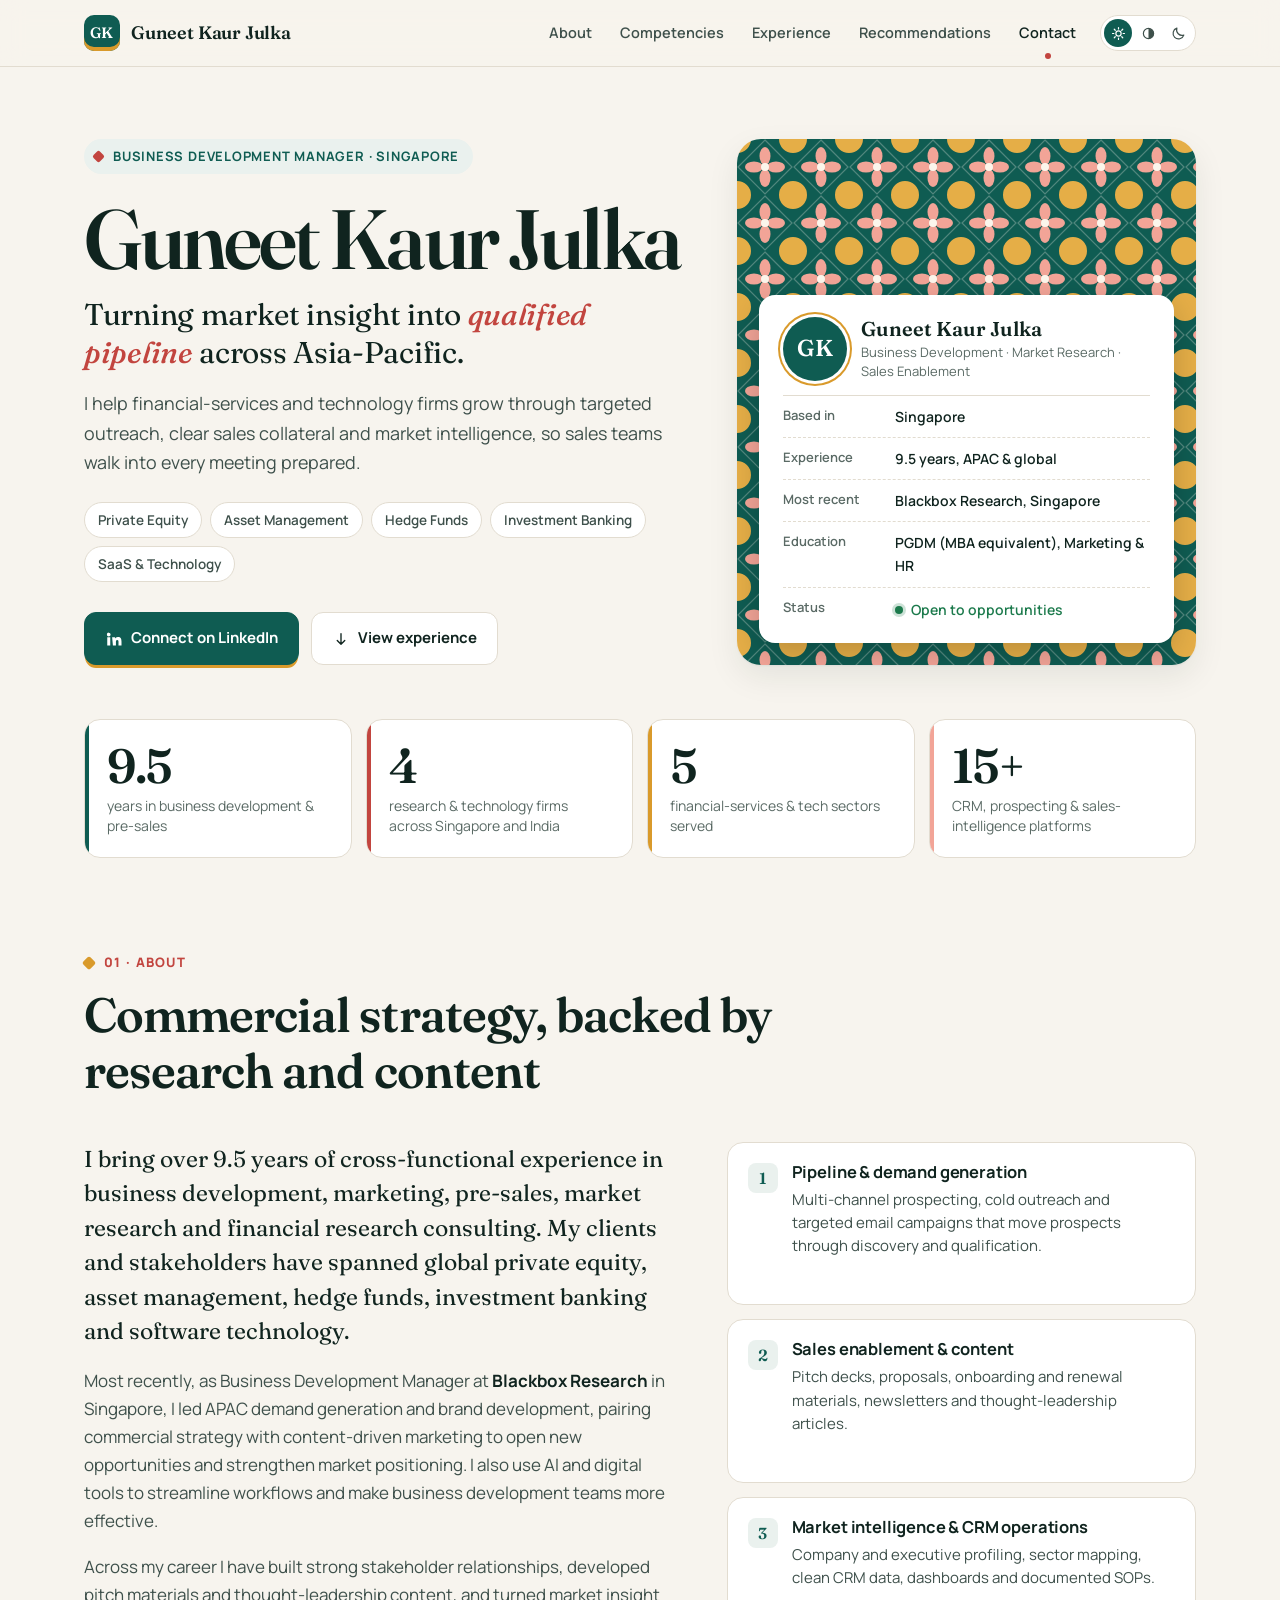
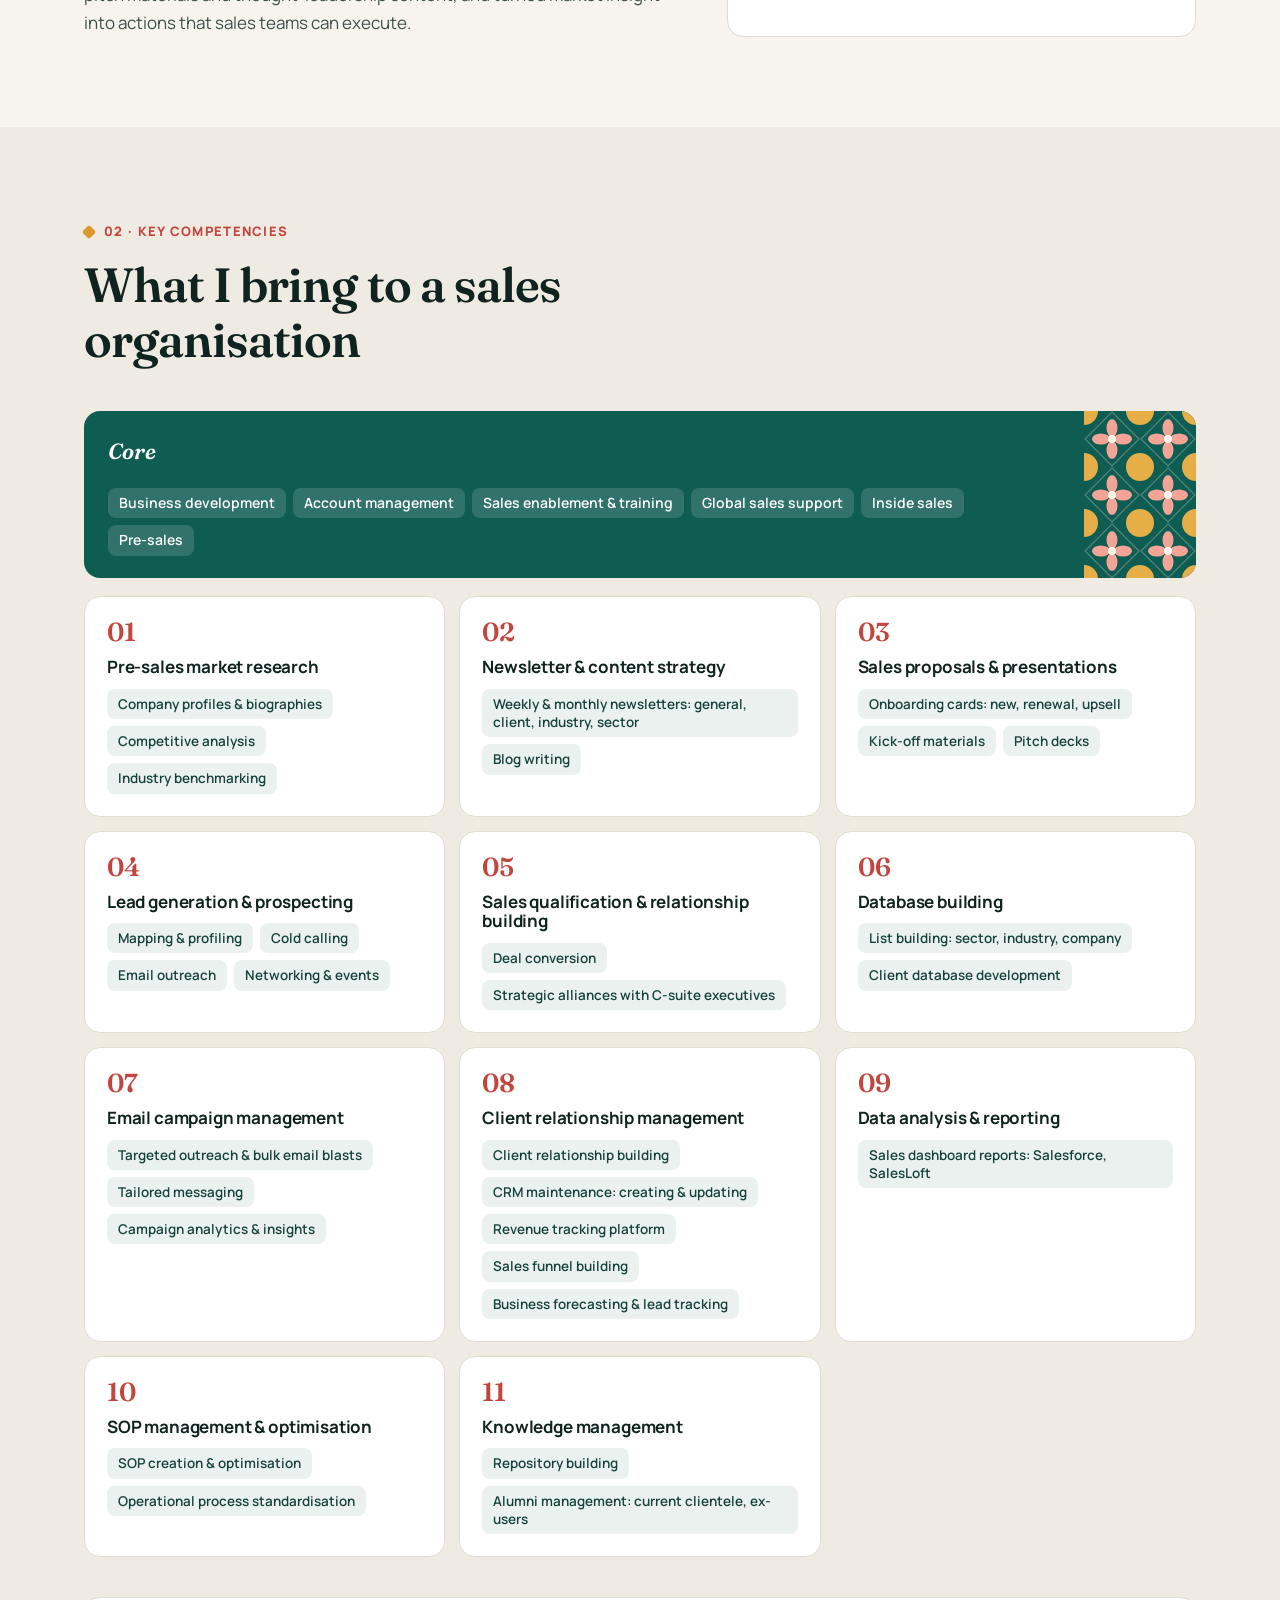
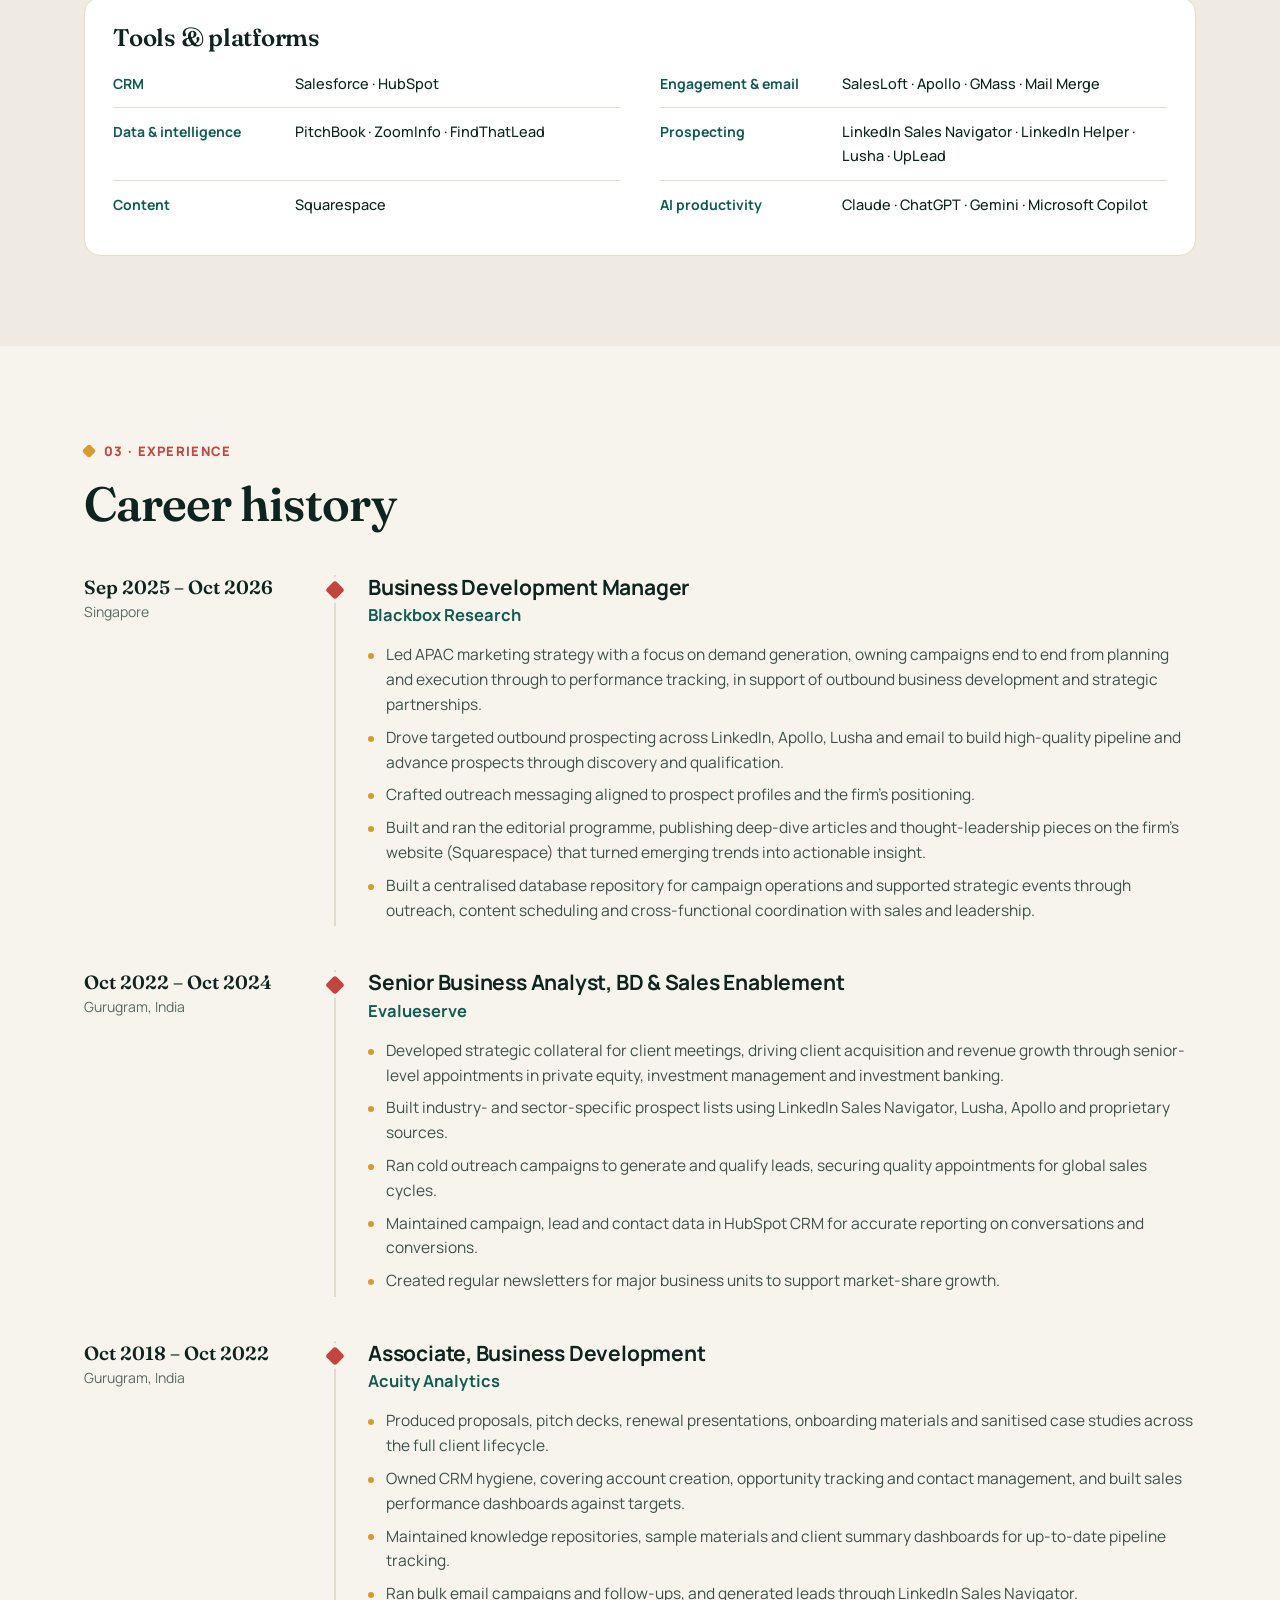
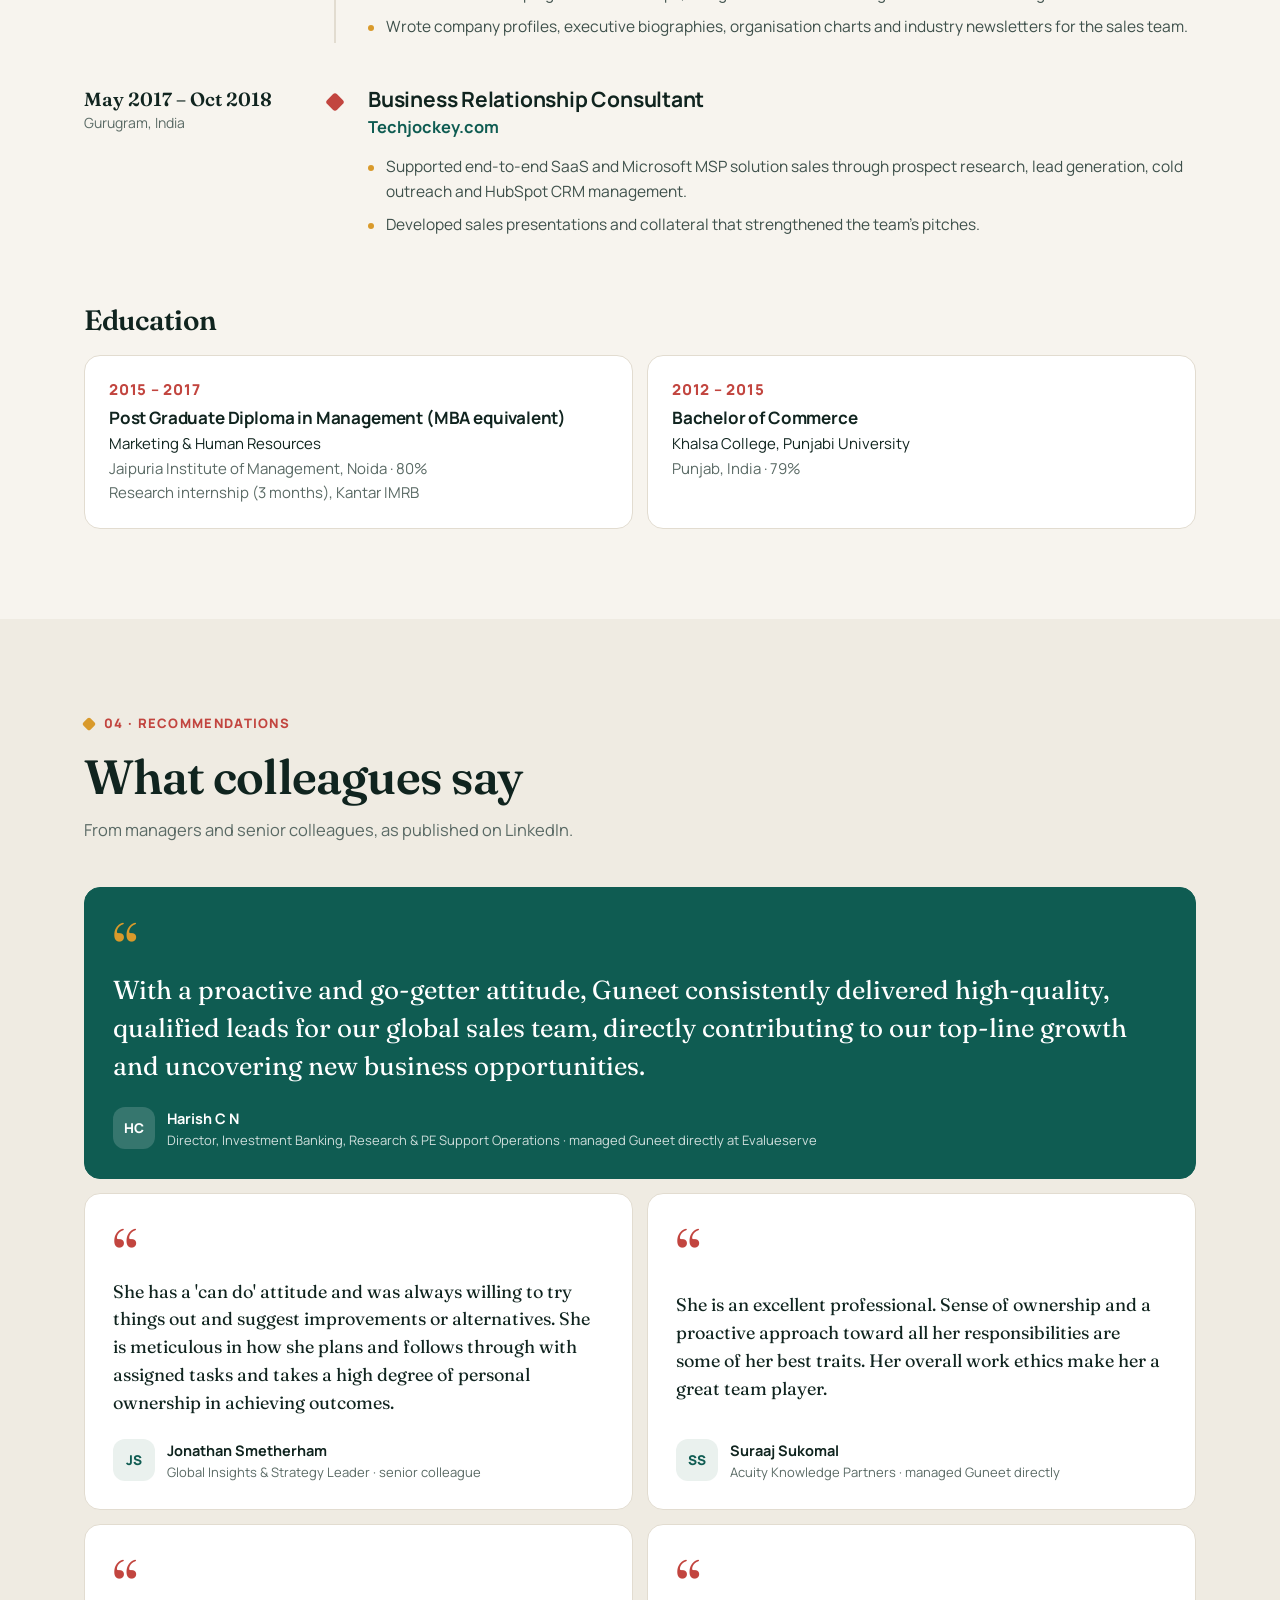
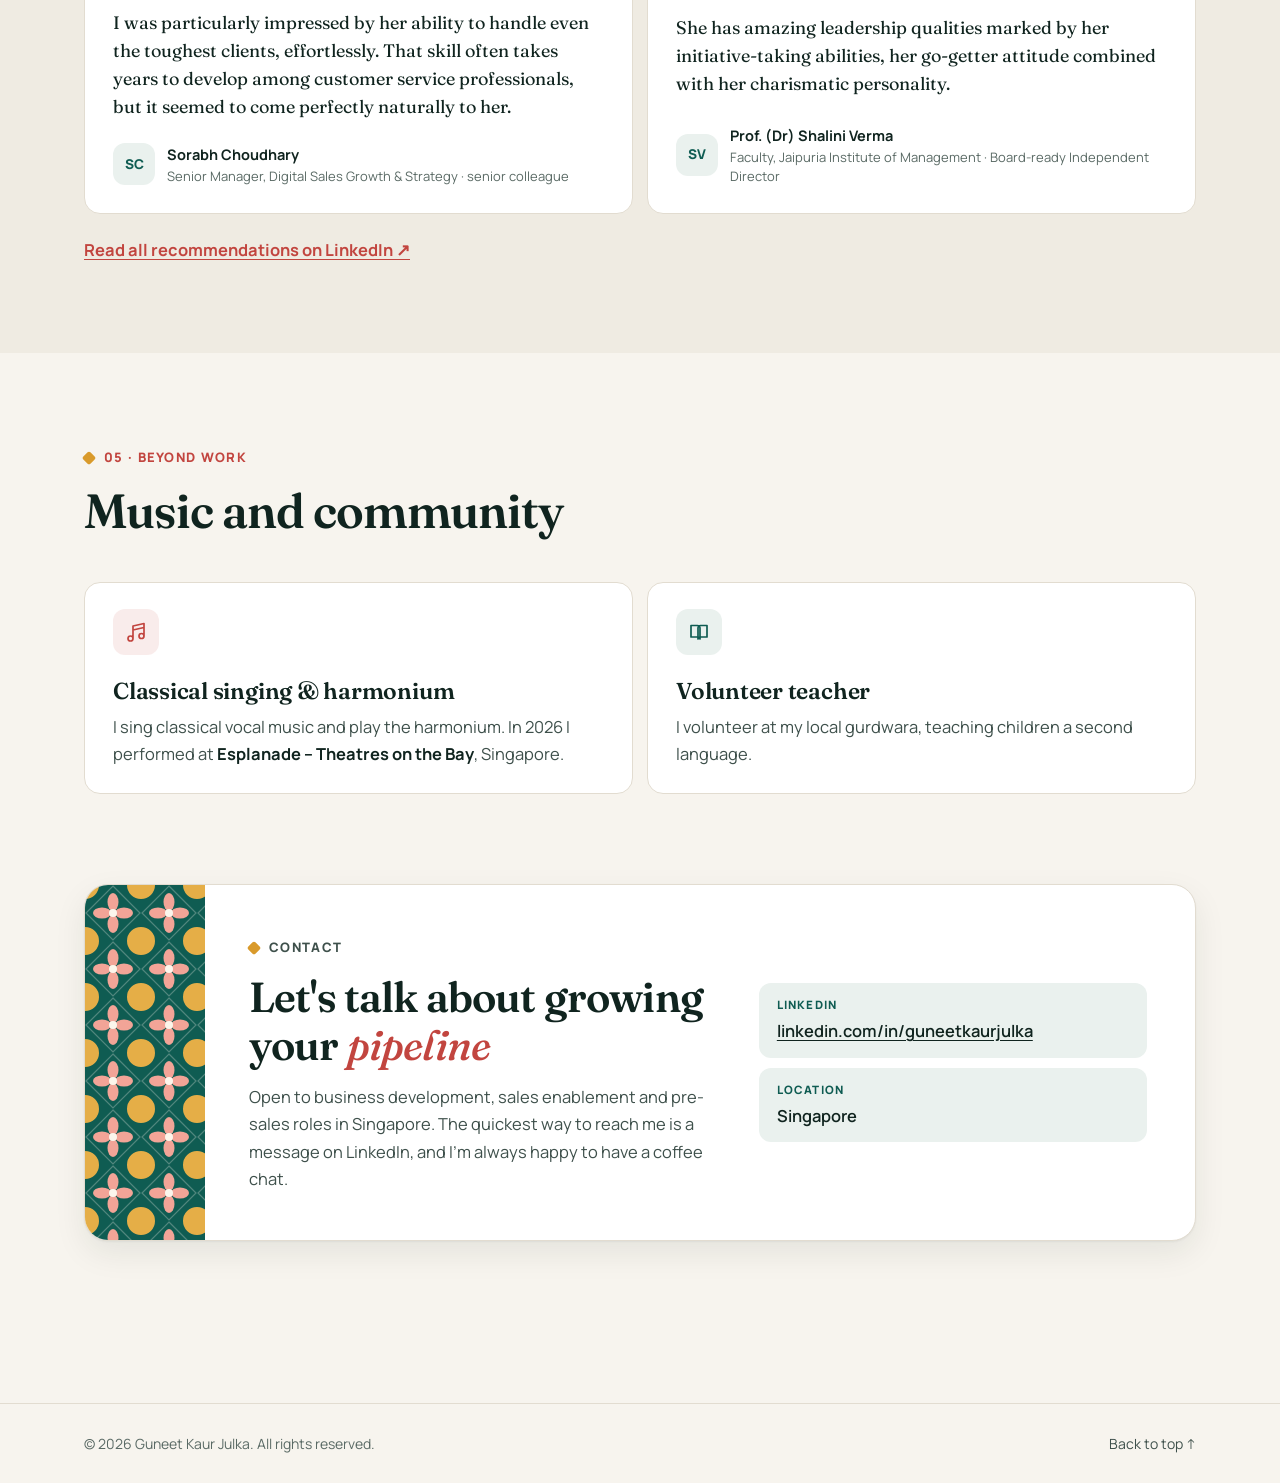
==== index.html @ 672d5e38 "Initial commit" ====
<!DOCTYPE html>
<html lang="en-SG">
<head>
<meta charset="UTF-8">
<meta name="viewport" content="width=device-width, initial-scale=1.0">
<title>Guneet Kaur Julka | Business Development Manager, Singapore</title>
<meta name="description" content="Guneet Kaur Julka is a Singapore-based Business Development Manager with 9.5 years in APAC demand generation, sales enablement, pre-sales and market research for private equity, asset management, investment banking and SaaS.">
<meta name="author" content="Guneet Kaur Julka">
<link rel="canonical" href="https://guneetkaurjulka.github.io/">

<!-- Link previews (LinkedIn, WhatsApp, Telegram, Slack) -->
<meta property="og:type" content="profile">
<meta property="og:site_name" content="Guneet Kaur Julka">
<meta property="og:title" content="Guneet Kaur Julka | Business Development Manager, Singapore">
<meta property="og:description" content="9.5 years in APAC business development, sales enablement and pre-sales across private equity, asset management, investment banking and SaaS.">
<meta property="og:url" content="https://guneetkaurjulka.github.io/">
<meta property="og:locale" content="en_SG">
<meta name="twitter:card" content="summary">

<meta name="theme-color" content="#0F5C52">

<!-- Apply the saved theme before first paint, so there is no flash of the wrong background. -->
<script>
  try {
    var t = localStorage.getItem('theme');
    if (t === 'dark' || t === 'sepia') document.documentElement.dataset.theme = t;
  } catch (e) { /* storage unavailable (private mode): stay on light */ }
</script>

<link rel="icon" type="image/svg+xml" href="assets/favicon.svg">

<link rel="preconnect" href="https://fonts.googleapis.com">
<link rel="preconnect" href="https://fonts.gstatic.com" crossorigin>
<link href="https://fonts.googleapis.com/css2?family=Fraunces:ital,opsz,wght@0,9..144,500;0,9..144,600;1,9..144,400;1,9..144,500;1,9..144,600&family=Manrope:wght@400;500;600;700;800&display=swap" rel="stylesheet">
<link rel="stylesheet" href="assets/style.css">

<script type="application/ld+json">
{
  "@context": "https://schema.org",
  "@type": "Person",
  "name": "Guneet Kaur Julka",
  "jobTitle": "Business Development Manager",
  "url": "https://guneetkaurjulka.github.io/",
  "address": { "@type": "PostalAddress", "addressLocality": "Singapore", "addressCountry": "SG" },
  "sameAs": ["https://www.linkedin.com/in/guneetkaurjulka"],
  "alumniOf": ["Jaipuria Institute of Management", "Khalsa College, Punjabi University"],
  "knowsAbout": ["Business Development", "Sales Enablement", "Pre-Sales", "Demand Generation", "Market Research", "CRM", "Salesforce", "HubSpot"]
}
</script>
</head>
<body>
<a class="skip" href="#main">Skip to content</a>

<header class="topbar">
  <div class="topbar-inner wrap">
    <a class="brand" href="#top" aria-label="Guneet Kaur Julka, back to top">
      <span class="mono" aria-hidden="true">GK</span>
      <span class="brand-name">Guneet Kaur Julka</span>
    </a>

    <nav class="nav" aria-label="Sections">
      <a href="#about">About</a>
      <a href="#competencies">Competencies</a>
      <a href="#experience">Experience</a>
      <a href="#recommendations">Recommendations</a>
      <a href="#contact">Contact</a>
    </nav>

    <div class="theme-switch" role="radiogroup" aria-label="Colour theme">
      <input type="radio" name="theme" id="th-light" value="light">
      <label for="th-light" title="Light"><span class="sr-only">Light</span>
        <svg viewBox="0 0 24 24" fill="none" stroke="currentColor" stroke-width="1.9" stroke-linecap="round" aria-hidden="true"><circle cx="12" cy="12" r="4.2"/><path d="M12 2.4v2.2M12 19.4v2.2M2.4 12h2.2M19.4 12h2.2M5.2 5.2l1.6 1.6M17.2 17.2l1.6 1.6M18.8 5.2l-1.6 1.6M6.8 17.2l-1.6 1.6"/></svg></label>

      <input type="radio" name="theme" id="th-sepia" value="sepia">
      <label for="th-sepia" title="Sepia"><span class="sr-only">Sepia</span>
        <svg viewBox="0 0 24 24" fill="none" stroke="currentColor" stroke-width="1.9" aria-hidden="true"><circle cx="12" cy="12" r="8.2"/><path d="M12 3.8a8.2 8.2 0 010 16.4z" fill="currentColor" stroke="none"/></svg></label>

      <input type="radio" name="theme" id="th-dark" value="dark">
      <label for="th-dark" title="Dark"><span class="sr-only">Dark</span>
        <svg viewBox="0 0 24 24" fill="none" stroke="currentColor" stroke-width="1.9" stroke-linejoin="round" aria-hidden="true"><path d="M20.5 14.6A8.8 8.8 0 019.4 3.5a8.8 8.8 0 1011.1 11.1z"/></svg></label>
    </div>
  </div>
</header>

<main id="main">

  <!-- ───────────────────────── Hero ───────────────────────── -->
  <section class="hero" id="top">
    <div class="wrap hero-grid">
      <div class="hero-copy">
        <p class="eyebrow"><span class="dot" aria-hidden="true"></span>Business Development Manager · Singapore</p>
        <h1>Guneet Kaur Julka</h1>
        <p class="tagline">Turning market insight into <em>qualified pipeline</em> across Asia-Pacific.</p>
        <p class="lede">I help financial-services and technology firms grow through targeted outreach, clear sales collateral and market intelligence, so sales teams walk into every meeting prepared.</p>

        <ul class="sectors" aria-label="Sectors served">
          <li>Private Equity</li>
          <li>Asset Management</li>
          <li>Hedge Funds</li>
          <li>Investment Banking</li>
          <li>SaaS &amp; Technology</li>
        </ul>

        <div class="cta-row">
          <a class="btn btn-primary" href="https://www.linkedin.com/in/guneetkaurjulka" target="_blank" rel="noopener">
            <svg viewBox="0 0 24 24" aria-hidden="true"><path fill="currentColor" d="M4.98 3.5a2.5 2.5 0 11-.02 5 2.5 2.5 0 01.02-5zM3 9.75h4v11H3zM9.5 9.75h3.83v1.5h.05c.53-1 1.84-2.06 3.8-2.06 4.06 0 4.82 2.67 4.82 6.15v5.41h-4v-4.8c0-1.15-.02-2.62-1.6-2.62-1.6 0-1.84 1.25-1.84 2.54v4.88h-4z"/></svg>
            Connect on LinkedIn
          </a>
          <a class="btn btn-ghost" href="#experience">
            <svg viewBox="0 0 24 24" aria-hidden="true"><path d="M12 5v14m0 0l-5-5m5 5l5-5" fill="none" stroke="currentColor" stroke-width="1.8" stroke-linecap="round" stroke-linejoin="round"/></svg>
            View experience
          </a>
        </div>
      </div>

      <div class="hero-art">
      <svg class="tile-art" aria-hidden="true" focusable="false"><defs><pattern id="tile-hero" width="56" height="56" patternUnits="userSpaceOnUse"><rect class="t-bg" width="56" height="56"/><path class="t-corner" d="M0 0H14A14 14 0 0 1 0 14Z M56 0V14A14 14 0 0 1 42 0Z M0 56V42A14 14 0 0 1 14 56Z M56 56H42A14 14 0 0 1 56 42Z"/><g class="t-petal"><ellipse cx="28" cy="17" rx="5.5" ry="9"/><ellipse cx="28" cy="39" rx="5.5" ry="9"/><ellipse cx="17" cy="28" rx="9" ry="5.5"/><ellipse cx="39" cy="28" rx="9" ry="5.5"/></g><circle class="t-dot" cx="28" cy="28" r="4"/><path class="t-line" d="M28 1L55 28L28 55L1 28Z"/></pattern></defs><rect width="100%" height="100%" fill="url(#tile-hero)"/></svg>
      <aside class="glance" aria-label="At a glance">
        <div class="glance-head">
          <!-- Profile photo: paste a hosted image URL into data-photo (e.g. the LinkedIn
               photo's "Copy image address"). Nothing is stored in this repo. If the URL
               is empty, expired or blocked, the GK monogram shows instead. -->
          <span class="photo" data-photo="">
            <span class="photo-mono" aria-hidden="true">GK</span>
          </span>
          <div>
            <p class="glance-name">Guneet Kaur Julka</p>
            <p class="glance-role">Business Development · Market Research · Sales Enablement</p>
          </div>
        </div>
        <dl class="glance-list">
          <div><dt>Based in</dt><dd>Singapore</dd></div>
          <div><dt>Experience</dt><dd>9.5 years, APAC &amp; global</dd></div>
          <div><dt>Most recent</dt><dd>Blackbox Research, Singapore</dd></div>
          <div><dt>Education</dt><dd>PGDM (MBA equivalent), Marketing &amp; HR</dd></div>
          <div><dt>Status</dt><dd><span class="status">Open to opportunities</span></dd></div>
        </dl>
      </aside>
      </div>
    </div>

    <div class="wrap">
      <ul class="stats" aria-label="Key figures">
        <li><span class="stat-num">9.5</span><span class="stat-label">years in business development &amp; pre-sales</span></li>
        <li><span class="stat-num">4</span><span class="stat-label">research &amp; technology firms across Singapore and India</span></li>
        <li><span class="stat-num">5</span><span class="stat-label">financial-services &amp; tech sectors served</span></li>
        <li><span class="stat-num">15+</span><span class="stat-label">CRM, prospecting &amp; sales-intelligence platforms</span></li>
      </ul>
    </div>
  </section>

  <!-- ───────────────────────── About ───────────────────────── -->
  <section class="section" id="about" aria-labelledby="about-h">
    <div class="wrap">
      <header class="section-head">
        <p class="kicker">01 · About</p>
        <h2 id="about-h">Commercial strategy, backed by research and content</h2>
      </header>

      <div class="about-grid">
        <div class="about-copy">
          <p>I bring over 9.5 years of cross-functional experience in business development, marketing, pre-sales, market research and financial research consulting. My clients and stakeholders have spanned global private equity, asset management, hedge funds, investment banking and software technology.</p>
          <p>Most recently, as Business Development Manager at <strong>Blackbox Research</strong> in Singapore, I led APAC demand generation and brand development, pairing commercial strategy with content-driven marketing to open new opportunities and strengthen market positioning. I also use AI and digital tools to streamline workflows and make business development teams more effective.</p>
          <p>Across my career I have built strong stakeholder relationships, developed pitch materials and thought-leadership content, and turned market insight into actions that sales teams can execute.</p>
        </div>

        <ul class="pillars">
          <li>
            <h3>Pipeline &amp; demand generation</h3>
            <p>Multi-channel prospecting, cold outreach and targeted email campaigns that move prospects through discovery and qualification.</p>
          </li>
          <li>
            <h3>Sales enablement &amp; content</h3>
            <p>Pitch decks, proposals, onboarding and renewal materials, newsletters and thought-leadership articles.</p>
          </li>
          <li>
            <h3>Market intelligence &amp; CRM operations</h3>
            <p>Company and executive profiling, sector mapping, clean CRM data, dashboards and documented SOPs.</p>
          </li>
        </ul>
      </div>
    </div>
  </section>

  <!-- ───────────────────────── Competencies ───────────────────────── -->
  <section class="section section-alt" id="competencies" aria-labelledby="comp-h">
    <div class="wrap">
      <header class="section-head">
        <p class="kicker">02 · Key competencies</p>
        <h2 id="comp-h">What I bring to a sales organisation</h2>
      </header>

      <div class="core">
        <span class="core-tile"><svg class="tile-art" aria-hidden="true" focusable="false"><defs><pattern id="tile-core" width="56" height="56" patternUnits="userSpaceOnUse"><rect class="t-bg" width="56" height="56"/><path class="t-corner" d="M0 0H14A14 14 0 0 1 0 14Z M56 0V14A14 14 0 0 1 42 0Z M0 56V42A14 14 0 0 1 14 56Z M56 56H42A14 14 0 0 1 56 42Z"/><g class="t-petal"><ellipse cx="28" cy="17" rx="5.5" ry="9"/><ellipse cx="28" cy="39" rx="5.5" ry="9"/><ellipse cx="17" cy="28" rx="9" ry="5.5"/><ellipse cx="39" cy="28" rx="9" ry="5.5"/></g><circle class="t-dot" cx="28" cy="28" r="4"/><path class="t-line" d="M28 1L55 28L28 55L1 28Z"/></pattern></defs><rect width="100%" height="100%" fill="url(#tile-core)"/></svg></span>
        <p class="core-label">Core</p>
        <ul class="chips chips-strong">
          <li>Business development</li>
          <li>Account management</li>
          <li>Sales enablement &amp; training</li>
          <li>Global sales support</li>
          <li>Inside sales</li>
          <li>Pre-sales</li>
        </ul>
      </div>

      <div class="comp-grid">
        <article class="comp">
          <span class="comp-no">01</span>
          <h3>Pre-sales market research</h3>
          <ul class="chips"><li>Company profiles &amp; biographies</li><li>Competitive analysis</li><li>Industry benchmarking</li></ul>
        </article>
        <article class="comp">
          <span class="comp-no">02</span>
          <h3>Newsletter &amp; content strategy</h3>
          <ul class="chips"><li>Weekly &amp; monthly newsletters: general, client, industry, sector</li><li>Blog writing</li></ul>
        </article>
        <article class="comp">
          <span class="comp-no">03</span>
          <h3>Sales proposals &amp; presentations</h3>
          <ul class="chips"><li>Onboarding cards: new, renewal, upsell</li><li>Kick-off materials</li><li>Pitch decks</li></ul>
        </article>
        <article class="comp">
          <span class="comp-no">04</span>
          <h3>Lead generation &amp; prospecting</h3>
          <ul class="chips"><li>Mapping &amp; profiling</li><li>Cold calling</li><li>Email outreach</li><li>Networking &amp; events</li></ul>
        </article>
        <article class="comp">
          <span class="comp-no">05</span>
          <h3>Sales qualification &amp; relationship building</h3>
          <ul class="chips"><li>Deal conversion</li><li>Strategic alliances with C-suite executives</li></ul>
        </article>
        <article class="comp">
          <span class="comp-no">06</span>
          <h3>Database building</h3>
          <ul class="chips"><li>List building: sector, industry, company</li><li>Client database development</li></ul>
        </article>
        <article class="comp">
          <span class="comp-no">07</span>
          <h3>Email campaign management</h3>
          <ul class="chips"><li>Targeted outreach &amp; bulk email blasts</li><li>Tailored messaging</li><li>Campaign analytics &amp; insights</li></ul>
        </article>
        <article class="comp">
          <span class="comp-no">08</span>
          <h3>Client relationship management</h3>
          <ul class="chips"><li>Client relationship building</li><li>CRM maintenance: creating &amp; updating</li><li>Revenue tracking platform</li><li>Sales funnel building</li><li>Business forecasting &amp; lead tracking</li></ul>
        </article>
        <article class="comp">
          <span class="comp-no">09</span>
          <h3>Data analysis &amp; reporting</h3>
          <ul class="chips"><li>Sales dashboard reports: Salesforce, SalesLoft</li></ul>
        </article>
        <article class="comp">
          <span class="comp-no">10</span>
          <h3>SOP management &amp; optimisation</h3>
          <ul class="chips"><li>SOP creation &amp; optimisation</li><li>Operational process standardisation</li></ul>
        </article>
        <article class="comp">
          <span class="comp-no">11</span>
          <h3>Knowledge management</h3>
          <ul class="chips"><li>Repository building</li><li>Alumni management: current clientele, ex-users</li></ul>
        </article>
      </div>

      <div class="tools" aria-labelledby="tools-h">
        <h3 id="tools-h" class="tools-title">Tools &amp; platforms</h3>
        <dl class="tools-list">
          <div><dt>CRM</dt><dd>Salesforce · HubSpot</dd></div>
          <div><dt>Engagement &amp; email</dt><dd>SalesLoft · Apollo · GMass · Mail Merge</dd></div>
          <div><dt>Data &amp; intelligence</dt><dd>PitchBook · ZoomInfo · FindThatLead</dd></div>
          <div><dt>Prospecting</dt><dd>LinkedIn Sales Navigator · LinkedIn Helper · Lusha · UpLead</dd></div>
          <div><dt>Content</dt><dd>Squarespace</dd></div>
          <div><dt>AI productivity</dt><dd>Claude · ChatGPT · Gemini · Microsoft Copilot</dd></div>
        </dl>
      </div>
    </div>
  </section>

  <!-- ───────────────────────── Experience ───────────────────────── -->
  <section class="section" id="experience" aria-labelledby="exp-h">
    <div class="wrap">
      <header class="section-head">
        <p class="kicker">03 · Experience</p>
        <h2 id="exp-h">Career history</h2>
      </header>

      <ol class="timeline">
        <li class="role">
          <div class="role-meta">
            <p class="role-dates">Sep 2025 – Oct 2026</p>
            <p class="role-place">Singapore</p>
          </div>
          <div class="role-body">
            <h3>Business Development Manager</h3>
            <p class="role-org">Blackbox Research</p>
            <ul>
              <li>Led APAC marketing strategy with a focus on demand generation, owning campaigns end to end from planning and execution through to performance tracking, in support of outbound business development and strategic partnerships.</li>
              <li>Drove targeted outbound prospecting across LinkedIn, Apollo, Lusha and email to build high-quality pipeline and advance prospects through discovery and qualification.</li>
              <li>Crafted outreach messaging aligned to prospect profiles and the firm's positioning.</li>
              <li>Built and ran the editorial programme, publishing deep-dive articles and thought-leadership pieces on the firm's website (Squarespace) that turned emerging trends into actionable insight.</li>
              <li>Built a centralised database repository for campaign operations and supported strategic events through outreach, content scheduling and cross-functional coordination with sales and leadership.</li>
            </ul>
          </div>
        </li>

        <li class="role">
          <div class="role-meta">
            <p class="role-dates">Oct 2022 – Oct 2024</p>
            <p class="role-place">Gurugram, India</p>
          </div>
          <div class="role-body">
            <h3>Senior Business Analyst, BD &amp; Sales Enablement</h3>
            <p class="role-org">Evalueserve</p>
            <ul>
              <li>Developed strategic collateral for client meetings, driving client acquisition and revenue growth through senior-level appointments in private equity, investment management and investment banking.</li>
              <li>Built industry- and sector-specific prospect lists using LinkedIn Sales Navigator, Lusha, Apollo and proprietary sources.</li>
              <li>Ran cold outreach campaigns to generate and qualify leads, securing quality appointments for global sales cycles.</li>
              <li>Maintained campaign, lead and contact data in HubSpot CRM for accurate reporting on conversations and conversions.</li>
              <li>Created regular newsletters for major business units to support market-share growth.</li>
            </ul>
          </div>
        </li>

        <li class="role">
          <div class="role-meta">
            <p class="role-dates">Oct 2018 – Oct 2022</p>
            <p class="role-place">Gurugram, India</p>
          </div>
          <div class="role-body">
            <h3>Associate, Business Development</h3>
            <p class="role-org">Acuity Analytics</p>
            <ul>
              <li>Produced proposals, pitch decks, renewal presentations, onboarding materials and sanitised case studies across the full client lifecycle.</li>
              <li>Owned CRM hygiene, covering account creation, opportunity tracking and contact management, and built sales performance dashboards against targets.</li>
              <li>Maintained knowledge repositories, sample materials and client summary dashboards for up-to-date pipeline tracking.</li>
              <li>Ran bulk email campaigns and follow-ups, and generated leads through LinkedIn Sales Navigator.</li>
              <li>Wrote company profiles, executive biographies, organisation charts and industry newsletters for the sales team.</li>
            </ul>
          </div>
        </li>

        <li class="role">
          <div class="role-meta">
            <p class="role-dates">May 2017 – Oct 2018</p>
            <p class="role-place">Gurugram, India</p>
          </div>
          <div class="role-body">
            <h3>Business Relationship Consultant</h3>
            <p class="role-org">Techjockey.com</p>
            <ul>
              <li>Supported end-to-end SaaS and Microsoft MSP solution sales through prospect research, lead generation, cold outreach and HubSpot CRM management.</li>
              <li>Developed sales presentations and collateral that strengthened the team's pitches.</li>
            </ul>
          </div>
        </li>
      </ol>

      <div class="edu" aria-labelledby="edu-h">
        <h3 id="edu-h" class="edu-title">Education</h3>
        <div class="edu-grid">
          <article class="edu-card">
            <p class="edu-dates">2015 – 2017</p>
            <h4>Post Graduate Diploma in Management (MBA equivalent)</h4>
            <p>Marketing &amp; Human Resources</p>
            <p class="muted">Jaipuria Institute of Management, Noida · 80%</p>
            <p class="muted">Research internship (3 months), Kantar IMRB</p>
          </article>
          <article class="edu-card">
            <p class="edu-dates">2012 – 2015</p>
            <h4>Bachelor of Commerce</h4>
            <p>Khalsa College, Punjabi University</p>
            <p class="muted">Punjab, India · 79%</p>
          </article>
        </div>
      </div>
    </div>
  </section>

  <!-- ───────────────────────── Recommendations ───────────────────────── -->
  <section class="section section-alt" id="recommendations" aria-labelledby="rec-h">
    <div class="wrap">
      <header class="section-head">
        <p class="kicker">04 · Recommendations</p>
        <h2 id="rec-h">What colleagues say</h2>
        <p class="section-sub">From managers and senior colleagues, as published on LinkedIn.</p>
      </header>

      <div class="quotes">
        <figure class="quote quote-feature">
          <blockquote><p>With a proactive and go-getter attitude, Guneet consistently delivered high-quality, qualified leads for our global sales team, directly contributing to our top-line growth and uncovering new business opportunities.</p></blockquote>
          <figcaption>
            <span class="avatar" aria-hidden="true">HC</span>
            <span><strong>Harish C N</strong><span class="q-role">Director, Investment Banking, Research &amp; PE Support Operations · managed Guneet directly at Evalueserve</span></span>
          </figcaption>
        </figure>

        <figure class="quote">
          <blockquote><p>She has a 'can do' attitude and was always willing to try things out and suggest improvements or alternatives. She is meticulous in how she plans and follows through with assigned tasks and takes a high degree of personal ownership in achieving outcomes.</p></blockquote>
          <figcaption>
            <span class="avatar" aria-hidden="true">JS</span>
            <span><strong>Jonathan Smetherham</strong><span class="q-role">Global Insights &amp; Strategy Leader · senior colleague</span></span>
          </figcaption>
        </figure>

        <figure class="quote">
          <blockquote><p>She is an excellent professional. Sense of ownership and a proactive approach toward all her responsibilities are some of her best traits. Her overall work ethics make her a great team player.</p></blockquote>
          <figcaption>
            <span class="avatar" aria-hidden="true">SS</span>
            <span><strong>Suraaj Sukomal</strong><span class="q-role">Acuity Knowledge Partners · managed Guneet directly</span></span>
          </figcaption>
        </figure>

        <figure class="quote">
          <blockquote><p>I was particularly impressed by her ability to handle even the toughest clients, effortlessly. That skill often takes years to develop among customer service professionals, but it seemed to come perfectly naturally to her.</p></blockquote>
          <figcaption>
            <span class="avatar" aria-hidden="true">SC</span>
            <span><strong>Sorabh Choudhary</strong><span class="q-role">Senior Manager, Digital Sales Growth &amp; Strategy · senior colleague</span></span>
          </figcaption>
        </figure>

        <figure class="quote">
          <blockquote><p>She has amazing leadership qualities marked by her initiative-taking abilities, her go-getter attitude combined with her charismatic personality.</p></blockquote>
          <figcaption>
            <span class="avatar" aria-hidden="true">SV</span>
            <span><strong>Prof. (Dr) Shalini Verma</strong><span class="q-role">Faculty, Jaipuria Institute of Management · Board-ready Independent Director</span></span>
          </figcaption>
        </figure>
      </div>

      <p class="rec-more"><a href="https://www.linkedin.com/in/guneetkaurjulka/details/recommendations/" target="_blank" rel="noopener">Read all recommendations on LinkedIn ↗</a></p>
    </div>
  </section>

  <!-- ───────────────────────── Beyond work ───────────────────────── -->
  <section class="section" id="beyond" aria-labelledby="beyond-h">
    <div class="wrap">
      <header class="section-head">
        <p class="kicker">05 · Beyond work</p>
        <h2 id="beyond-h">Music and community</h2>
      </header>

      <div class="beyond-grid">
        <article class="beyond">
          <svg class="beyond-icon" viewBox="0 0 24 24" aria-hidden="true"><path d="M9 18.5V6l11-2.5v12.5M9 18.5a2.5 2.5 0 11-5 0 2.5 2.5 0 015 0zm11-2.5a2.5 2.5 0 11-5 0 2.5 2.5 0 015 0zM9 10l11-2.5" fill="none" stroke="currentColor" stroke-width="1.7" stroke-linecap="round" stroke-linejoin="round"/></svg>
          <h3>Classical singing &amp; harmonium</h3>
          <p>I sing classical vocal music and play the harmonium. In 2026 I performed at <strong>Esplanade – Theatres on the Bay</strong>, Singapore.</p>
        </article>
        <article class="beyond">
          <svg class="beyond-icon" viewBox="0 0 24 24" aria-hidden="true"><path d="M4 5.5h6.5A2.5 2.5 0 0113 8v11a2 2 0 00-2-2H4zm16 0h-6.5A2.5 2.5 0 0011 8v11a2 2 0 012-2h7z" fill="none" stroke="currentColor" stroke-width="1.7" stroke-linejoin="round"/></svg>
          <h3>Volunteer teacher</h3>
          <p>I volunteer at my local gurdwara, teaching children a second language.</p>
        </article>
      </div>
    </div>
  </section>

  <!-- ───────────────────────── Contact ───────────────────────── -->
  <section class="section contact" id="contact" aria-labelledby="contact-h">
    <div class="wrap">
      <div class="contact-card">
        <div class="contact-tile"><svg class="tile-art" aria-hidden="true" focusable="false"><defs><pattern id="tile-contact" width="56" height="56" patternUnits="userSpaceOnUse"><rect class="t-bg" width="56" height="56"/><path class="t-corner" d="M0 0H14A14 14 0 0 1 0 14Z M56 0V14A14 14 0 0 1 42 0Z M0 56V42A14 14 0 0 1 14 56Z M56 56H42A14 14 0 0 1 56 42Z"/><g class="t-petal"><ellipse cx="28" cy="17" rx="5.5" ry="9"/><ellipse cx="28" cy="39" rx="5.5" ry="9"/><ellipse cx="17" cy="28" rx="9" ry="5.5"/><ellipse cx="39" cy="28" rx="9" ry="5.5"/></g><circle class="t-dot" cx="28" cy="28" r="4"/><path class="t-line" d="M28 1L55 28L28 55L1 28Z"/></pattern></defs><rect width="100%" height="100%" fill="url(#tile-contact)"/></svg></div>
        <div>
          <p class="kicker">Contact</p>
          <h2 id="contact-h">Let's talk about growing your <em>pipeline</em></h2>
          <p>Open to business development, sales enablement and pre-sales roles in Singapore. The quickest way to reach me is a message on LinkedIn, and I'm always happy to have a coffee chat.</p>
        </div>
        <ul class="contact-list">
          <li>
            <span class="c-label">LinkedIn</span>
            <a href="https://www.linkedin.com/in/guneetkaurjulka" target="_blank" rel="noopener">linkedin.com/in/guneetkaurjulka</a>
          </li>
          <li>
            <span class="c-label">Location</span>
            <span>Singapore</span>
          </li>
        </ul>
      </div>
    </div>
  </section>
</main>

<footer class="footer">
  <div class="wrap footer-inner">
    <p>© <span id="year">2026</span> Guneet Kaur Julka. All rights reserved.</p>
    <p><a href="#top">Back to top ↑</a></p>
  </div>
</footer>

<script src="assets/main.js" defer></script>
</body>
</html>
---- assets/style.css ----
/* ═══════════════════════════════════════════════════════════════
   Guneet Kaur Julka · portfolio
   Identity: jade, coral and ochre drawn from Singapore's Peranakan
   tiles, an editorial serif (Fraunces) over a clean sans (Manrope).
   Three themes (light · sepia · dark) via html[data-theme];
   light is the default and carries no attribute.
   ═══════════════════════════════════════════════════════════════ */

:root {
  --font: 'Manrope', -apple-system, BlinkMacSystemFont, 'Segoe UI', Roboto, sans-serif;
  --serif: 'Fraunces', Georgia, 'Times New Roman', serif;

  /* ── light: warm ivory, jade ink, coral accent ── */
  --bg:         #F7F4EE;
  --surface:    #FFFFFF;
  --surface-2:  #EFEBE2;
  --text:       #10241F;
  --text-2:     #3E504B;
  --text-3:     #5A6A65;
  --rule:       #E2DCD0;
  --jade:       #0F5C52;
  --jade-ink:   #FFFFFF;
  --coral:      #C2453F;
  --coral-ink:  #FFFFFF;
  --coral-soft: rgba(194, 69, 63, .10);
  --ochre:      #D99A2B;
  --chip-bg:    #EAF1EE;
  --chip-text:  #17423B;
  --shadow:     0 1px 2px rgba(16,36,31,.05), 0 12px 32px rgba(16,36,31,.08);
  --bar-bg:     rgba(247,244,238,.84);
  --focus:      #C2453F;

  /* tile motif */
  --tile-bg:    #0F5C52;
  --tile-1:     #F2A497;   /* petals: coral pink */
  --tile-2:     #E5AE47;   /* corners: ochre */
  --tile-3:     #FBF6EC;   /* centre */
  --tile-line:  rgba(251,246,236,.28);

  --radius: 16px;
  --ease: cubic-bezier(.4, 0, .2, 1);
  --maxw: 1160px;
}

html[data-theme="sepia"] {
  --bg:         #F4EAD3;
  --surface:    #FBF4E4;
  --surface-2:  #ECDFC2;
  --text:       #2F2416;
  --text-2:     #5A4930;
  --text-3:     #685638;
  --rule:       #DDCB9F;
  --jade:       #285A4A;
  --jade-ink:   #FBF4E4;
  --coral:      #A33F2C;
  --coral-ink:  #FBF4E4;
  --coral-soft: rgba(163, 63, 44, .10);
  --ochre:      #B9812A;
  --chip-bg:    #E9DDBD;
  --chip-text:  #3B2E1A;
  --shadow:     0 1px 2px rgba(47,36,22,.06), 0 12px 32px rgba(47,36,22,.08);
  --bar-bg:     rgba(244,234,211,.86);
  --focus:      #A33F2C;

  --tile-bg:    #285A4A;
  --tile-1:     #E0A08A;
  --tile-2:     #D7A85A;
  --tile-3:     #FBF4E4;
  --tile-line:  rgba(251,244,228,.26);
}

html[data-theme="dark"] {
  --bg:         #0B1513;
  --surface:    #12201D;
  --surface-2:  #0F1B19;
  --text:       #EAF0EC;
  --text-2:     #A9BAB4;
  --text-3:     #93A59F;
  --rule:       #22332F;
  --jade:       #6CCFBC;
  --jade-ink:   #0B1513;
  --coral:      #FF8A7A;
  --coral-ink:  #0B1513;
  --coral-soft: rgba(255, 138, 122, .12);
  --ochre:      #F0BE5E;
  --chip-bg:    #1A2D29;
  --chip-text:  #CFE3DC;
  --shadow:     0 1px 2px rgba(0,0,0,.35), 0 12px 32px rgba(0,0,0,.3);
  --bar-bg:     rgba(11,21,19,.84);
  --focus:      #FF8A7A;

  --tile-bg:    #143F38;
  --tile-1:     #E98C7E;
  --tile-2:     #D9A445;
  --tile-3:     #EAF0EC;
  --tile-line:  rgba(234,240,236,.16);
}

/* ───────────────────────── base ───────────────────────── */
*, *::before, *::after { box-sizing: border-box; }
html { scroll-behavior: smooth; scroll-padding-top: 76px; -webkit-text-size-adjust: 100%; }
body {
  margin: 0;
  font-family: var(--font);
  font-size: 16.5px;
  line-height: 1.65;
  color: var(--text);
  background: var(--bg);
  -webkit-font-smoothing: antialiased;
  transition: background-color .25s var(--ease), color .25s var(--ease);
}
h1, h2, h3, h4 { margin: 0; line-height: 1.15; color: var(--text); }
h1, h2 { font-family: var(--serif); font-weight: 600; letter-spacing: -.02em; font-optical-sizing: auto; }
h3, h4 { font-weight: 700; letter-spacing: -.01em; }
p { margin: 0; }
ul, ol { margin: 0; padding: 0; list-style: none; }
a { color: var(--coral); text-underline-offset: 3px; }
a:hover { text-decoration-thickness: 2px; }
:focus-visible { outline: 3px solid var(--focus); outline-offset: 3px; border-radius: 4px; }
strong { font-weight: 700; }
em { font-family: var(--serif); font-style: italic; font-weight: 500; }

.wrap {
  width: 100%;
  max-width: var(--maxw);
  margin: 0 auto;
  padding-left: max(24px, env(safe-area-inset-left));
  padding-right: max(24px, env(safe-area-inset-right));
}
.sr-only {
  position: absolute; width: 1px; height: 1px; padding: 0; margin: -1px;
  overflow: hidden; clip: rect(0 0 0 0); white-space: nowrap; border: 0;
}
.skip {
  position: absolute; left: 12px; top: -48px; z-index: 100;
  background: var(--jade); color: var(--jade-ink);
  padding: 8px 14px; border-radius: 8px; text-decoration: none; font-weight: 600;
}
.skip:focus { top: 12px; }
.muted { color: var(--text-3); }

/* tile motif classes (used inside every <pattern>) */
.t-bg     { fill: var(--tile-bg); }
.t-petal  { fill: var(--tile-1); }
.t-corner { fill: var(--tile-2); }
.t-dot    { fill: var(--tile-3); }
.t-line   { fill: none; stroke: var(--tile-line); stroke-width: 1.2; }
.tile-art { position: absolute; inset: 0; width: 100%; height: 100%; display: block; }

/* ───────────────────────── top bar ───────────────────────── */
.topbar {
  position: sticky; top: 0; z-index: 50;
  background: var(--bar-bg);
  -webkit-backdrop-filter: saturate(160%) blur(12px);
  backdrop-filter: saturate(160%) blur(12px);
  border-bottom: 1px solid var(--rule);
}
.topbar-inner { display: flex; align-items: center; gap: 24px; height: 66px; }
.brand { display: inline-flex; align-items: center; gap: 11px; text-decoration: none; color: var(--text); }
.brand-name { font-family: var(--serif); font-size: 18px; font-weight: 600; white-space: nowrap; letter-spacing: -.01em; }
.mono {
  display: inline-grid; place-items: center;
  width: 36px; height: 36px; border-radius: 10px;
  background: var(--jade); color: var(--jade-ink);
  font-family: var(--serif); font-size: 15px; font-weight: 600; letter-spacing: .01em;
  box-shadow: inset 0 -4px 0 var(--ochre);
  flex-shrink: 0;
}

.nav { display: flex; gap: 28px; margin-left: auto; }
.nav a {
  color: var(--text-2); text-decoration: none; font-size: 14.5px; font-weight: 600;
  padding: 6px 0; position: relative;
  transition: color .2s var(--ease);
}
.nav a::after {
  content: ""; position: absolute; left: 50%; bottom: 0; width: 6px; height: 6px; border-radius: 50%;
  background: var(--coral); transform: translate(-50%, 8px) scale(0); transition: transform .2s var(--ease);
}
.nav a:hover, .nav a.is-active { color: var(--text); }
.nav a:hover::after, .nav a.is-active::after { transform: translate(-50%, 8px) scale(1); }

/* Three-way theme switch. Same-name radios give arrow-key navigation
   and radiogroup semantics without any keyboard handling in JS. */
.theme-switch {
  display: inline-flex; align-items: center; gap: 2px; padding: 3px;
  border: 1px solid var(--rule); border-radius: 999px; flex-shrink: 0;
  background: var(--surface);
}
.theme-switch input { position: absolute; opacity: 0; width: 0; height: 0; }
.theme-switch label {
  display: grid; place-items: center; width: 28px; height: 28px; border-radius: 50%;
  cursor: pointer; color: var(--text-2);
  transition: background .2s var(--ease), color .2s var(--ease);
}
.theme-switch label svg { width: 15px; height: 15px; display: block; }
.theme-switch label:hover { color: var(--text); }
.theme-switch input:checked + label { background: var(--jade); color: var(--jade-ink); }
.theme-switch input:focus-visible + label { outline: 3px solid var(--focus); outline-offset: 2px; }

/* ───────────────────────── hero ───────────────────────── */
.hero { padding: clamp(48px, 8vh, 96px) 0 0; }
.hero-grid { display: grid; grid-template-columns: minmax(0, 1.3fr) minmax(0, 1fr); gap: 56px; align-items: stretch; }
.hero-copy { display: flex; flex-direction: column; justify-content: center; }
.eyebrow {
  align-self: flex-start;
  display: inline-flex; align-items: center; gap: 10px;
  font-size: 13px; font-weight: 700; letter-spacing: .06em; text-transform: uppercase; color: var(--jade);
  background: var(--chip-bg); padding: 7px 14px 7px 10px; border-radius: 999px;
}
.eyebrow .dot { width: 9px; height: 9px; border-radius: 2px; background: var(--coral); transform: rotate(45deg); }
.hero h1 { font-size: clamp(46px, 7vw, 84px); line-height: 1.02; margin: 22px 0 14px; letter-spacing: -.035em; }
.tagline { font-family: var(--serif); font-size: clamp(22px, 2.5vw, 30px); line-height: 1.25; color: var(--text); letter-spacing: -.01em; margin-bottom: 18px; }
.tagline em { color: var(--coral); }
.lede { font-size: clamp(16.5px, 1.4vw, 18px); color: var(--text-2); max-width: 36em; }

.sectors { display: flex; flex-wrap: wrap; gap: 8px; margin: 24px 0 30px; }
.sectors li {
  font-size: 13.5px; font-weight: 600; color: var(--text-2);
  padding: 6px 13px; border-radius: 999px; border: 1px solid var(--rule); background: var(--surface);
}

.cta-row { display: flex; flex-wrap: wrap; gap: 12px; }
.btn {
  display: inline-flex; align-items: center; gap: 8px;
  padding: 13px 20px; border-radius: 12px;
  font-weight: 700; font-size: 15px; text-decoration: none;
  transition: transform .15s var(--ease), background .2s var(--ease), border-color .2s var(--ease), color .2s var(--ease), box-shadow .2s var(--ease);
}
.btn svg { width: 18px; height: 18px; }
.btn:hover { transform: translateY(-1px); }
.btn-primary { background: var(--jade); color: var(--jade-ink); border: 1px solid var(--jade); box-shadow: 0 4px 0 -1px var(--ochre); }
.btn-primary:hover { box-shadow: 0 6px 0 -1px var(--ochre); }
.btn-ghost { color: var(--text); border: 1px solid var(--rule); background: var(--surface); }
.btn-ghost:hover { border-color: var(--jade); color: var(--jade); }

/* tile panel with the "at a glance" card resting on it */
.hero-art {
  position: relative; border-radius: 24px; overflow: hidden;
  min-height: 460px; display: flex; align-items: flex-end; padding: 22px;
  box-shadow: var(--shadow);
}
.glance {
  position: relative; width: 100%;
  background: var(--surface); border-radius: var(--radius);
  padding: 22px 24px; box-shadow: 0 10px 30px rgba(0,0,0,.18);
}
.glance-head { display: flex; gap: 14px; align-items: center; padding-bottom: 14px; border-bottom: 1px solid var(--rule); }
.photo {
  position: relative; flex-shrink: 0; width: 64px; height: 64px; border-radius: 50%; overflow: hidden;
  display: grid; place-items: center; background: var(--jade);
  box-shadow: 0 0 0 3px var(--surface), 0 0 0 5px var(--ochre);
}
.photo-mono { font-family: var(--serif); font-size: 23px; font-weight: 600; color: var(--jade-ink); }
.photo img { position: absolute; inset: 0; width: 100%; height: 100%; object-fit: cover; opacity: 0; transition: opacity .3s var(--ease); }
.photo.has-photo img { opacity: 1; }
.glance-name { font-family: var(--serif); font-weight: 600; font-size: 20px; line-height: 1.2; }
.glance-role { color: var(--text-3); font-size: 13px; line-height: 1.45; margin-top: 2px; }
.glance-list { margin: 0; }
.glance-list > div { display: grid; grid-template-columns: 100px 1fr; gap: 12px; padding: 9px 0; border-bottom: 1px dashed var(--rule); }
.glance-list > div:last-child { border-bottom: 0; padding-bottom: 0; }
.glance-list dt { color: var(--text-3); font-size: 13px; font-weight: 600; }
.glance-list dd { margin: 0; font-weight: 600; font-size: 14px; }
.status { display: inline-flex; align-items: center; gap: 8px; color: #1C7A4C; }
html[data-theme="dark"] .status { color: #6FDCA4; }
html[data-theme="sepia"] .status { color: #2E6B3F; }
.status::before { content: ""; width: 8px; height: 8px; border-radius: 50%; background: currentColor; box-shadow: 0 0 0 3px color-mix(in srgb, currentColor 22%, transparent); }

.stats { display: grid; grid-template-columns: repeat(4, 1fr); gap: 14px; margin-top: clamp(40px, 6vh, 64px); }
.stats li {
  background: var(--surface); border: 1px solid var(--rule); border-radius: var(--radius);
  padding: 22px 22px 20px; display: flex; flex-direction: column; gap: 6px;
  position: relative; overflow: hidden;
}
.stats li::before { content: ""; position: absolute; left: 0; top: 0; bottom: 0; width: 4px; background: var(--jade); }
.stats li:nth-child(2)::before { background: var(--coral); }
.stats li:nth-child(3)::before { background: var(--ochre); }
.stats li:nth-child(4)::before { background: var(--tile-1); }
.stat-num { font-family: var(--serif); font-size: clamp(36px, 3.8vw, 48px); font-weight: 600; letter-spacing: -.03em; color: var(--text); line-height: 1; }
.stat-label { color: var(--text-3); font-size: 14px; line-height: 1.45; }

/* ───────────────────────── sections ───────────────────────── */
.section { padding: clamp(72px, 10vh, 116px) 0; }
.section-alt { background: var(--surface-2); }
.section-head { max-width: 46em; margin-bottom: 44px; }
.kicker {
  display: inline-flex; align-items: center; gap: 10px;
  font-size: 13px; font-weight: 800; letter-spacing: .1em; text-transform: uppercase; color: var(--coral); margin-bottom: 14px;
}
.kicker::before { content: ""; width: 10px; height: 10px; border-radius: 2px; background: var(--ochre); transform: rotate(45deg); }
.section-head h2 { font-size: clamp(32px, 4vw, 48px); }
.section-sub { color: var(--text-3); margin-top: 12px; }

/* about */
.about-grid { display: grid; grid-template-columns: minmax(0, 1.25fr) minmax(0, 1fr); gap: 56px; }
.about-copy p { color: var(--text-2); font-size: 17px; }
.about-copy p:first-child { font-family: var(--serif); font-size: clamp(20px, 2vw, 23px); line-height: 1.5; color: var(--text); }
.about-copy p + p { margin-top: 18px; }
.about-copy strong { color: var(--text); }
.pillars { display: grid; gap: 14px; counter-reset: pillar; }
.pillars li {
  background: var(--surface); border: 1px solid var(--rule); border-radius: var(--radius);
  padding: 20px 22px 20px 64px; position: relative; counter-increment: pillar;
}
.pillars li::before {
  content: counter(pillar); position: absolute; left: 20px; top: 20px;
  width: 30px; height: 30px; border-radius: 8px; display: grid; place-items: center;
  font-family: var(--serif); font-weight: 600; font-size: 16px;
  background: var(--chip-bg); color: var(--jade);
}
.pillars h3 { font-size: 16.5px; margin-bottom: 6px; }
.pillars p { color: var(--text-2); font-size: 15px; line-height: 1.55; }

/* competencies */
.core {
  position: relative; overflow: hidden;
  display: flex; align-items: center; gap: 18px; flex-wrap: wrap;
  background: var(--jade); color: var(--jade-ink);
  border-radius: var(--radius); padding: 22px 140px 22px 24px; margin-bottom: 18px;
}
html[data-theme="dark"] .core { background: #143F38; color: #EAF0EC; }
.core-tile { position: absolute; top: 0; right: 0; bottom: 0; width: 112px; }
.core-label { font-family: var(--serif); font-size: 22px; font-weight: 600; font-style: italic; }
.chips { display: flex; flex-wrap: wrap; gap: 7px; }
.chips li {
  font-size: 13.5px; line-height: 1.35; font-weight: 600;
  background: var(--chip-bg); color: var(--chip-text);
  padding: 6px 11px; border-radius: 8px;
}
.chips-strong li { background: rgba(255,255,255,.14); color: inherit; font-size: 14px; }
.comp-grid { display: grid; grid-template-columns: repeat(3, minmax(0, 1fr)); gap: 14px; }
.comp {
  background: var(--surface); border: 1px solid var(--rule); border-radius: var(--radius);
  padding: 22px; display: flex; flex-direction: column; gap: 12px;
  position: relative; overflow: hidden;
  transition: border-color .2s var(--ease), box-shadow .2s var(--ease), transform .2s var(--ease);
}
.comp::after {
  content: ""; position: absolute; left: 0; right: 0; top: 0; height: 4px;
  background: linear-gradient(90deg, var(--jade), var(--coral), var(--ochre));
  transform: scaleX(0); transform-origin: left; transition: transform .35s var(--ease);
}
.comp:hover { box-shadow: var(--shadow); transform: translateY(-2px); }
.comp:hover::after { transform: scaleX(1); }
.comp-no { font-family: var(--serif); font-size: 26px; font-weight: 600; color: var(--coral); line-height: 1; }
.comp h3 { font-size: 17px; }

.tools { margin-top: 40px; background: var(--surface); border: 1px solid var(--rule); border-radius: var(--radius); padding: 26px 28px; }
.tools-title { font-family: var(--serif); font-size: 24px; font-weight: 600; margin-bottom: 8px; }
.tools-list { margin: 0; display: grid; grid-template-columns: repeat(2, minmax(0, 1fr)); column-gap: 40px; }
.tools-list > div { display: grid; grid-template-columns: 170px 1fr; gap: 12px; padding: 12px 0; border-bottom: 1px solid var(--rule); }
.tools-list > div:nth-last-child(-n+2) { border-bottom: 0; }
.tools-list dt { color: var(--jade); font-size: 14px; font-weight: 700; }
.tools-list dd { margin: 0; font-size: 14.5px; font-weight: 500; }

/* experience */
.timeline { position: relative; }
.role { display: grid; grid-template-columns: 210px minmax(0, 1fr); gap: 40px; padding-bottom: 44px; }
.role:last-child { padding-bottom: 0; }
.role-body { position: relative; padding-left: 32px; border-left: 2px solid var(--rule); padding-bottom: 4px; }
.role:last-child .role-body { border-left-color: transparent; }
.role-body::before {
  content: ""; position: absolute; left: -8px; top: 8px; width: 14px; height: 14px; border-radius: 3px;
  background: var(--coral); transform: rotate(45deg); box-shadow: 0 0 0 4px var(--bg);
}
.role-dates { font-family: var(--serif); font-weight: 600; font-size: 19px; line-height: 1.3; }
.role-place { color: var(--text-3); font-size: 14px; }
.role h3 { font-size: 21px; }
.role-org { color: var(--jade); font-weight: 700; margin: 2px 0 14px; }
.role-body ul { display: grid; gap: 8px; }
.role-body li { position: relative; padding-left: 18px; color: var(--text-2); font-size: 15.5px; line-height: 1.6; }
.role-body li::before { content: ""; position: absolute; left: 0; top: .7em; width: 6px; height: 6px; border-radius: 50%; background: var(--ochre); }

.edu { margin-top: 64px; }
.edu-title { font-family: var(--serif); font-size: 28px; font-weight: 600; margin-bottom: 18px; }
.edu-grid { display: grid; grid-template-columns: repeat(2, minmax(0, 1fr)); gap: 14px; }
.edu-card { background: var(--surface); border: 1px solid var(--rule); border-radius: var(--radius); padding: 22px 24px; }
.edu-dates { font-size: 13px; font-weight: 800; color: var(--coral); letter-spacing: .05em; margin-bottom: 6px; }
.edu-card h4 { font-size: 17px; margin-bottom: 4px; }
.edu-card p { font-size: 15px; }

/* recommendations */
.quotes { display: grid; grid-template-columns: repeat(2, minmax(0, 1fr)); gap: 14px; }
.quote {
  margin: 0; background: var(--surface); border: 1px solid var(--rule); border-radius: var(--radius);
  padding: 28px; display: flex; flex-direction: column; justify-content: space-between; gap: 22px;
  position: relative;
}
.quote::before {
  content: "\201C"; display: block; height: 34px;
  font-family: var(--serif); font-size: 72px; line-height: 1; color: var(--coral);
}
.quote blockquote { margin: 0; }
.quote blockquote p { font-family: var(--serif); font-size: 18px; line-height: 1.55; color: var(--text); }
.quote-feature { grid-column: 1 / -1; background: var(--jade); border-color: var(--jade); }
.quote-feature::before { color: var(--ochre); }
.quote-feature blockquote p { color: var(--jade-ink); font-size: clamp(20px, 2.2vw, 26px); line-height: 1.45; }
.quote-feature figcaption, .quote-feature .q-role { color: color-mix(in srgb, var(--jade-ink) 80%, transparent); }
.quote-feature strong { color: var(--jade-ink); }
.quote-feature .avatar { background: rgba(255,255,255,.16); color: var(--jade-ink); }
html[data-theme="dark"] .quote-feature { background: #143F38; border-color: #1E544B; }
html[data-theme="dark"] .quote-feature blockquote p,
html[data-theme="dark"] .quote-feature strong { color: #EAF0EC; }
html[data-theme="dark"] .quote-feature figcaption,
html[data-theme="dark"] .quote-feature .q-role { color: #B8CCC5; }
html[data-theme="dark"] .quote-feature .avatar { color: #EAF0EC; }
.quote figcaption { display: flex; gap: 12px; align-items: center; font-size: 14.5px; }
.quote figcaption strong { display: block; }
.q-role { display: block; color: var(--text-3); font-size: 13px; line-height: 1.4; }
.avatar {
  flex-shrink: 0; width: 42px; height: 42px; border-radius: 12px;
  display: grid; place-items: center; font-weight: 800; font-size: 13.5px;
  background: var(--chip-bg); color: var(--jade);
}
.rec-more { margin-top: 22px; font-weight: 700; }

/* beyond work */
.beyond-grid { display: grid; grid-template-columns: repeat(2, minmax(0, 1fr)); gap: 14px; }
.beyond { background: var(--surface); border: 1px solid var(--rule); border-radius: var(--radius); padding: 26px 28px; }
.beyond-icon {
  width: 46px; height: 46px; padding: 11px; border-radius: 12px;
  background: var(--coral-soft); color: var(--coral); margin-bottom: 16px;
}
.beyond:nth-child(2) .beyond-icon { background: var(--chip-bg); color: var(--jade); }
.beyond h3 { font-family: var(--serif); font-size: 23px; font-weight: 600; margin-bottom: 8px; }
.beyond p { color: var(--text-2); }
.beyond strong { color: var(--text); }

/* contact */
.contact { padding-top: 0; }
.contact-card {
  display: grid; grid-template-columns: 120px minmax(0, 1.2fr) minmax(0, 1fr); gap: 44px; align-items: center;
  background: var(--surface); border: 1px solid var(--rule); box-shadow: var(--shadow);
  border-radius: 24px; padding: 0 clamp(28px, 4vw, 48px) 0 0;
  position: relative; overflow: hidden; min-height: 300px;
}
.contact-tile { position: relative; align-self: stretch; }
.contact-card > div:not(.contact-tile) { padding: clamp(32px, 4vw, 48px) 0; }
.contact-card h2 { font-size: clamp(30px, 3.4vw, 42px); margin-bottom: 14px; }
.contact-card h2 em { color: var(--coral); }
.contact-card p { color: var(--text-2); }
.contact-list { display: grid; gap: 10px; }
.contact-list li {
  display: flex; flex-direction: column; gap: 2px;
  padding: 13px 18px; border-radius: 12px;
  background: var(--chip-bg);
}
.c-label { font-size: 11.5px; font-weight: 800; letter-spacing: .1em; text-transform: uppercase; color: var(--jade); }
.contact-list a, .contact-list span:not(.c-label) { color: var(--text); font-weight: 600; overflow-wrap: anywhere; }

/* footer */
.footer { border-top: 1px solid var(--rule); padding: 28px 0 max(28px, env(safe-area-inset-bottom)); margin-top: clamp(56px, 8vh, 96px); }
.footer-inner { display: flex; justify-content: space-between; gap: 16px; flex-wrap: wrap; color: var(--text-3); font-size: 14px; }
.footer a { color: var(--text-2); text-decoration: none; }
.footer a:hover { color: var(--coral); }

/* scroll reveal (only armed when JS runs and motion is allowed) */
.js-reveal .reveal { opacity: 0; transform: translateY(14px); transition: opacity .6s var(--ease), transform .6s var(--ease); }
.js-reveal .reveal.in { opacity: 1; transform: none; }

/* ───────────────────────── responsive ───────────────────────── */
@media (max-width: 980px) {
  .nav { display: none; }
  .theme-switch { margin-left: auto; }
  .hero-grid, .about-grid { grid-template-columns: 1fr; gap: 36px; }
  .hero-art { min-height: 0; padding: 120px 18px 18px; }
  .comp-grid { grid-template-columns: repeat(2, minmax(0, 1fr)); }
  .tools-list { grid-template-columns: 1fr; }
  .tools-list > div:nth-last-child(2) { border-bottom: 1px solid var(--rule); }
  .stats { grid-template-columns: repeat(2, 1fr); }
  .role { grid-template-columns: 1fr; gap: 6px; }
  .role-meta { display: flex; gap: 10px; align-items: baseline; flex-wrap: wrap; }
  .role-place::before { content: "· "; }
  .contact-card { grid-template-columns: 1fr; gap: 0; padding: 0; }
  .contact-tile { height: 72px; }
  .contact-card > div:not(.contact-tile) { padding: 28px 28px 0; }
  .contact-list { padding: 22px 28px 28px; }
}

@media (max-width: 640px) {
  body { font-size: 16px; }
  .wrap { padding-left: max(16px, env(safe-area-inset-left)); padding-right: max(16px, env(safe-area-inset-right)); }
  .topbar-inner { gap: 12px; height: 60px; }
  .brand-name { font-size: 16.5px; }
  .comp-grid, .quotes, .beyond-grid, .edu-grid { grid-template-columns: 1fr; }
  .hero-art { padding: 96px 14px 14px; border-radius: 20px; }
  .glance { padding: 18px; }
  .glance-list > div { grid-template-columns: 92px 1fr; }
  .stats { gap: 10px; }
  .stats li { padding: 16px 16px 16px 18px; }
  .core { padding: 20px 20px 84px; }
  .core-tile { top: auto; left: 0; width: auto; height: 64px; }
  .tools { padding: 20px; }
  .tools-list > div { grid-template-columns: 1fr; gap: 2px; }
  .quote, .beyond { padding: 22px; }
  .btn { flex: 1 1 auto; justify-content: center; }
  .role-body { padding-left: 22px; }
  .contact-card > div:not(.contact-tile) { padding: 24px 20px 0; }
  .contact-list { padding: 20px; }
}

@media (max-width: 380px) {
  .brand-name { display: none; }
  .theme-switch label { width: 26px; height: 26px; }
}

@media (prefers-reduced-motion: reduce) {
  html { scroll-behavior: auto; }
  body, .btn, .comp, .comp::after, .theme-switch label, .nav a, .nav a::after { transition: none; }
  .btn:hover, .comp:hover { transform: none; }
  .js-reveal .reveal { opacity: 1; transform: none; transition: none; }
}

/* ───────────────────────── print ───────────────────────── */
@media print {
  :root, html[data-theme] {
    --bg: #fff; --surface: #fff; --surface-2: #fff; --text: #000; --text-2: #222; --text-3: #444;
    --rule: #ccc; --chip-bg: #f1f1f1; --chip-text: #000;
  }
  .topbar, .theme-switch, .cta-row, .skip, .tile-art, .rec-more, .footer a { display: none !important; }
  .hero-art { min-height: 0; padding: 0; box-shadow: none; }
  .section, .hero { padding: 24px 0; }
  .comp, .quote, .role, .edu-card, .beyond { break-inside: avoid; }
  .js-reveal .reveal { opacity: 1; transform: none; }
  a { color: #000; }
}
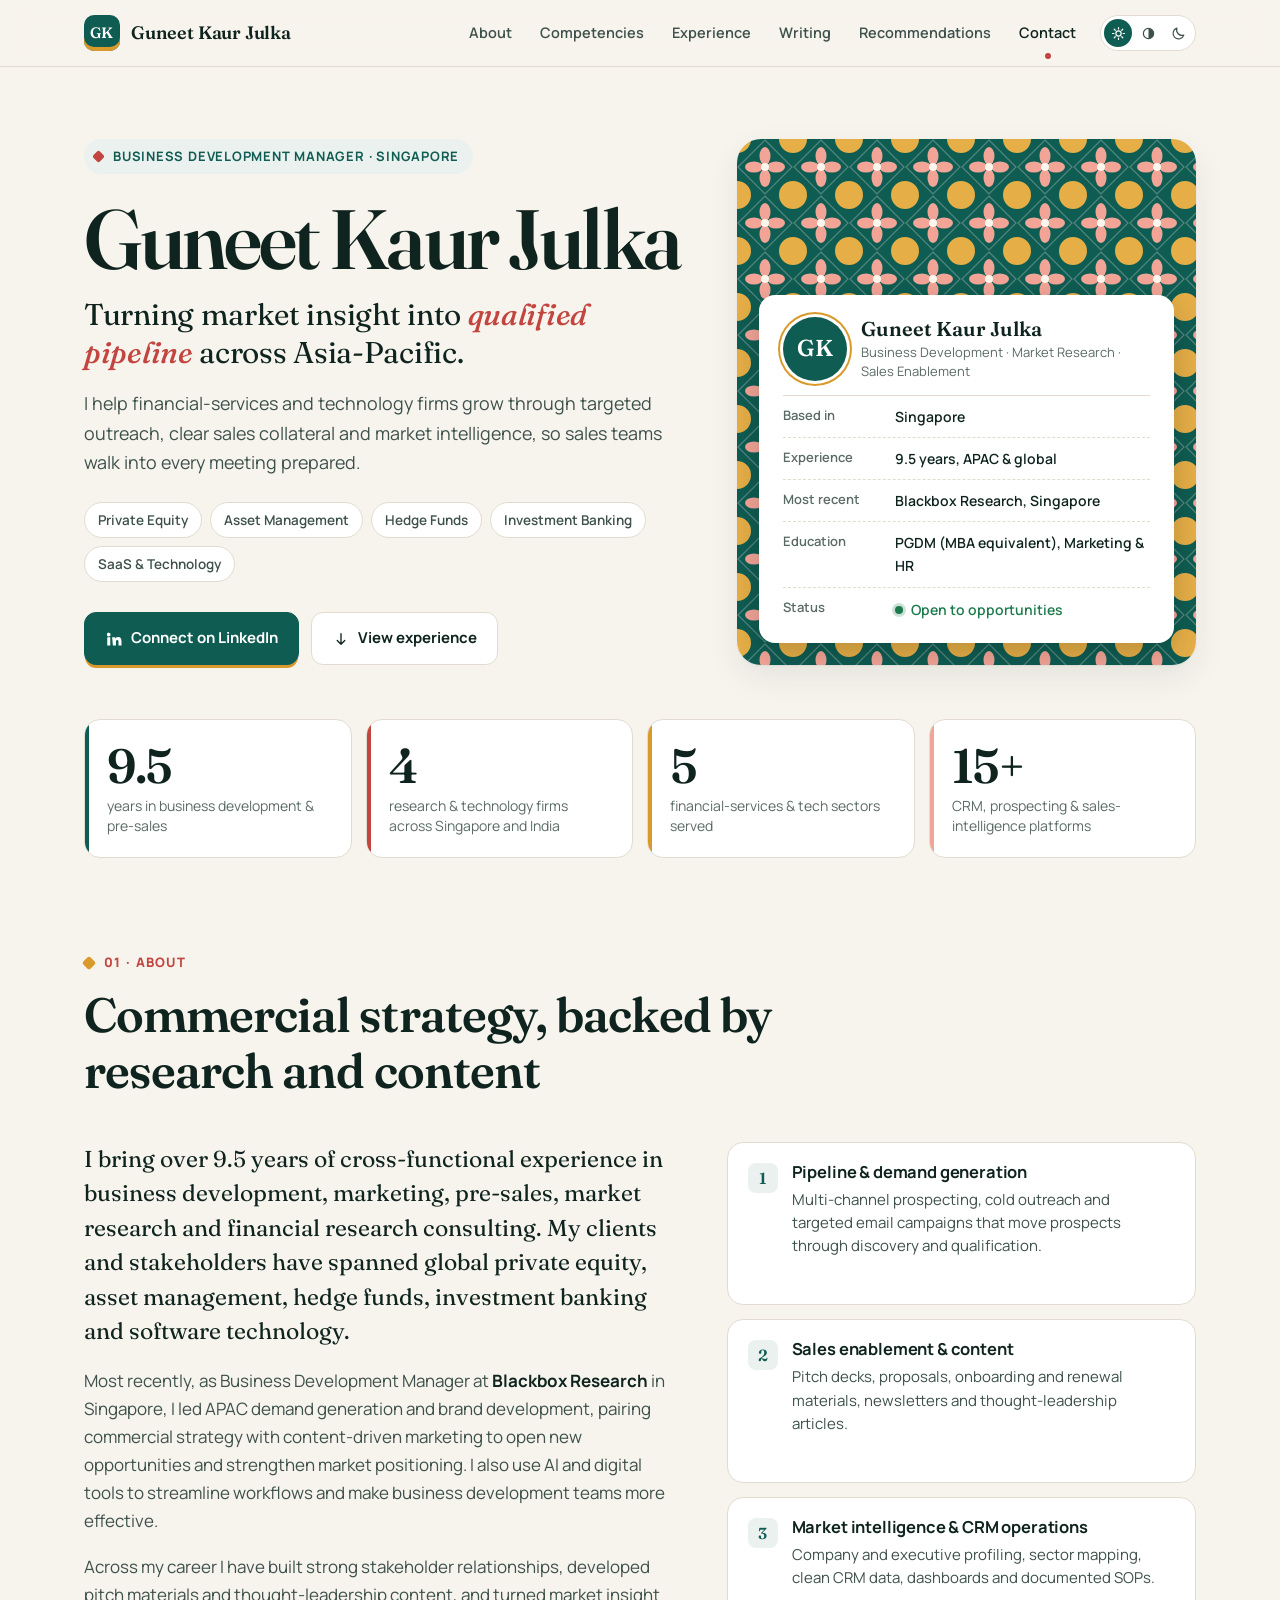
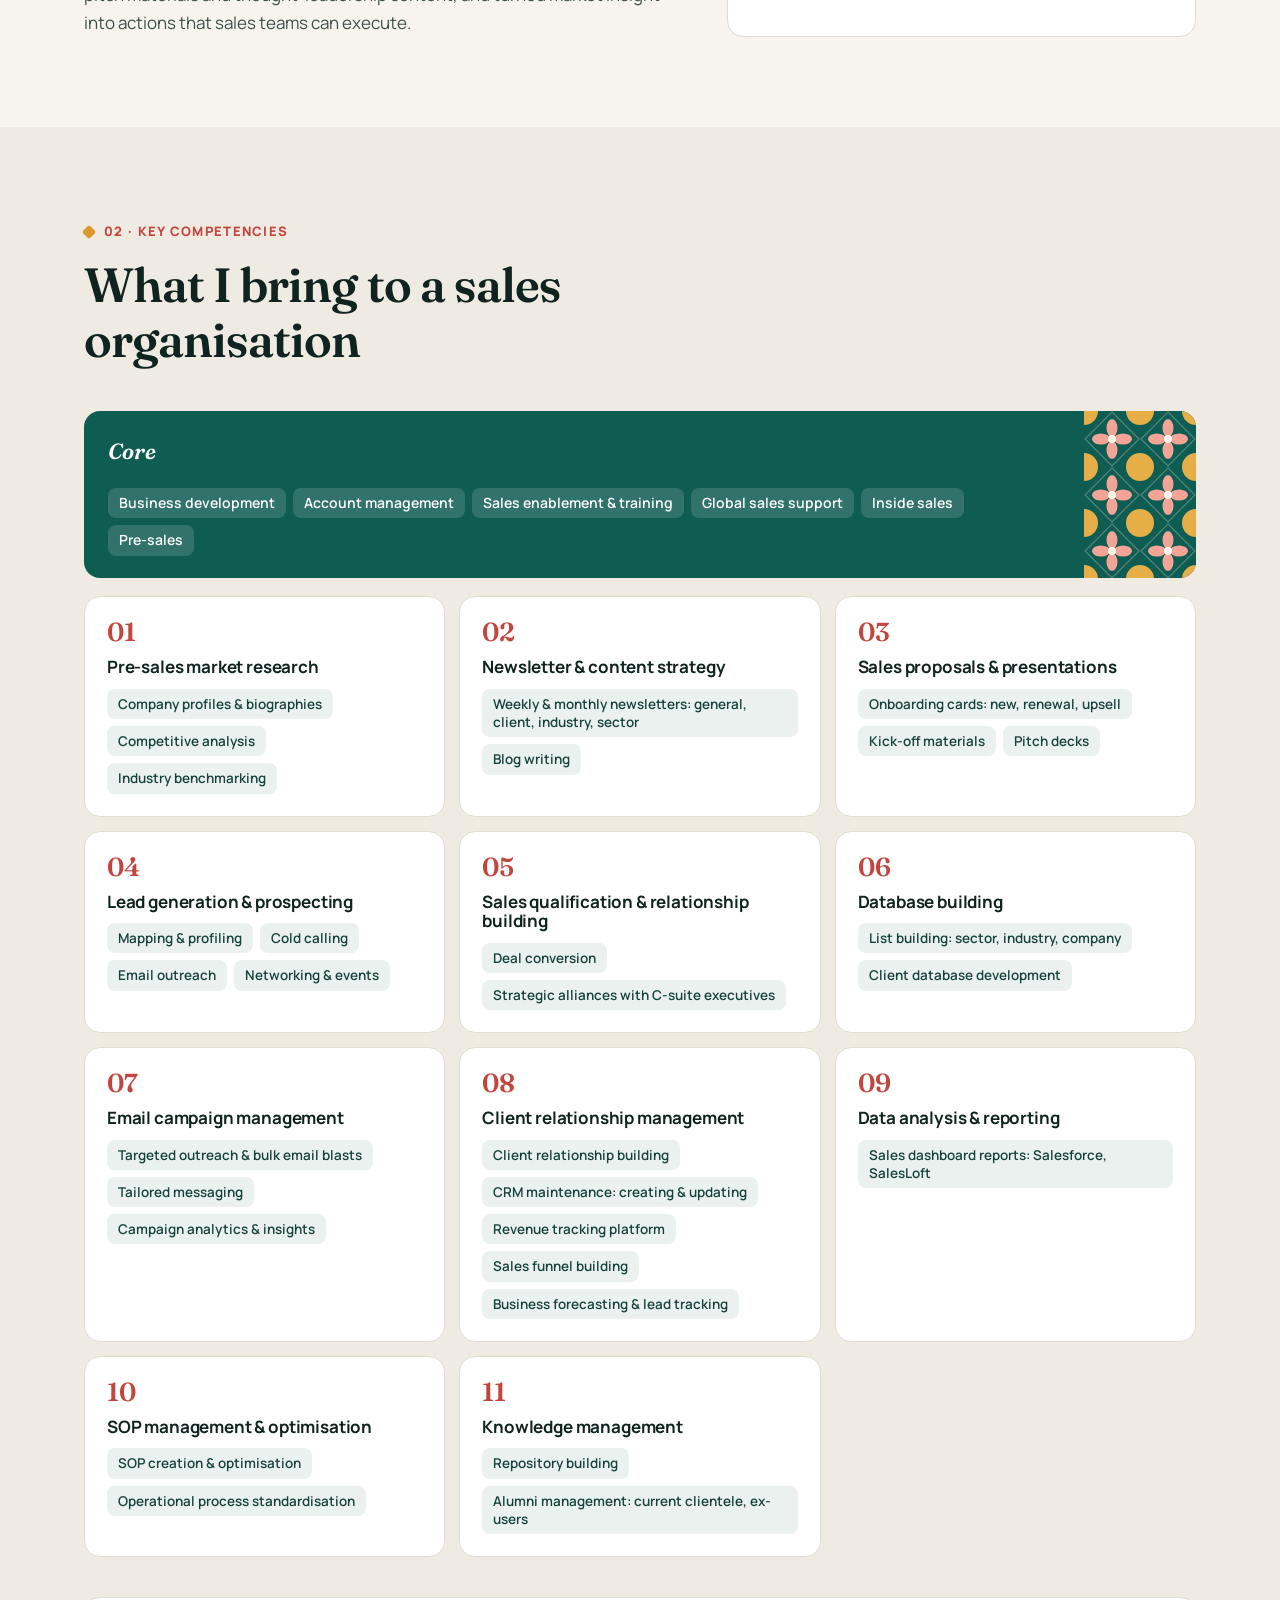
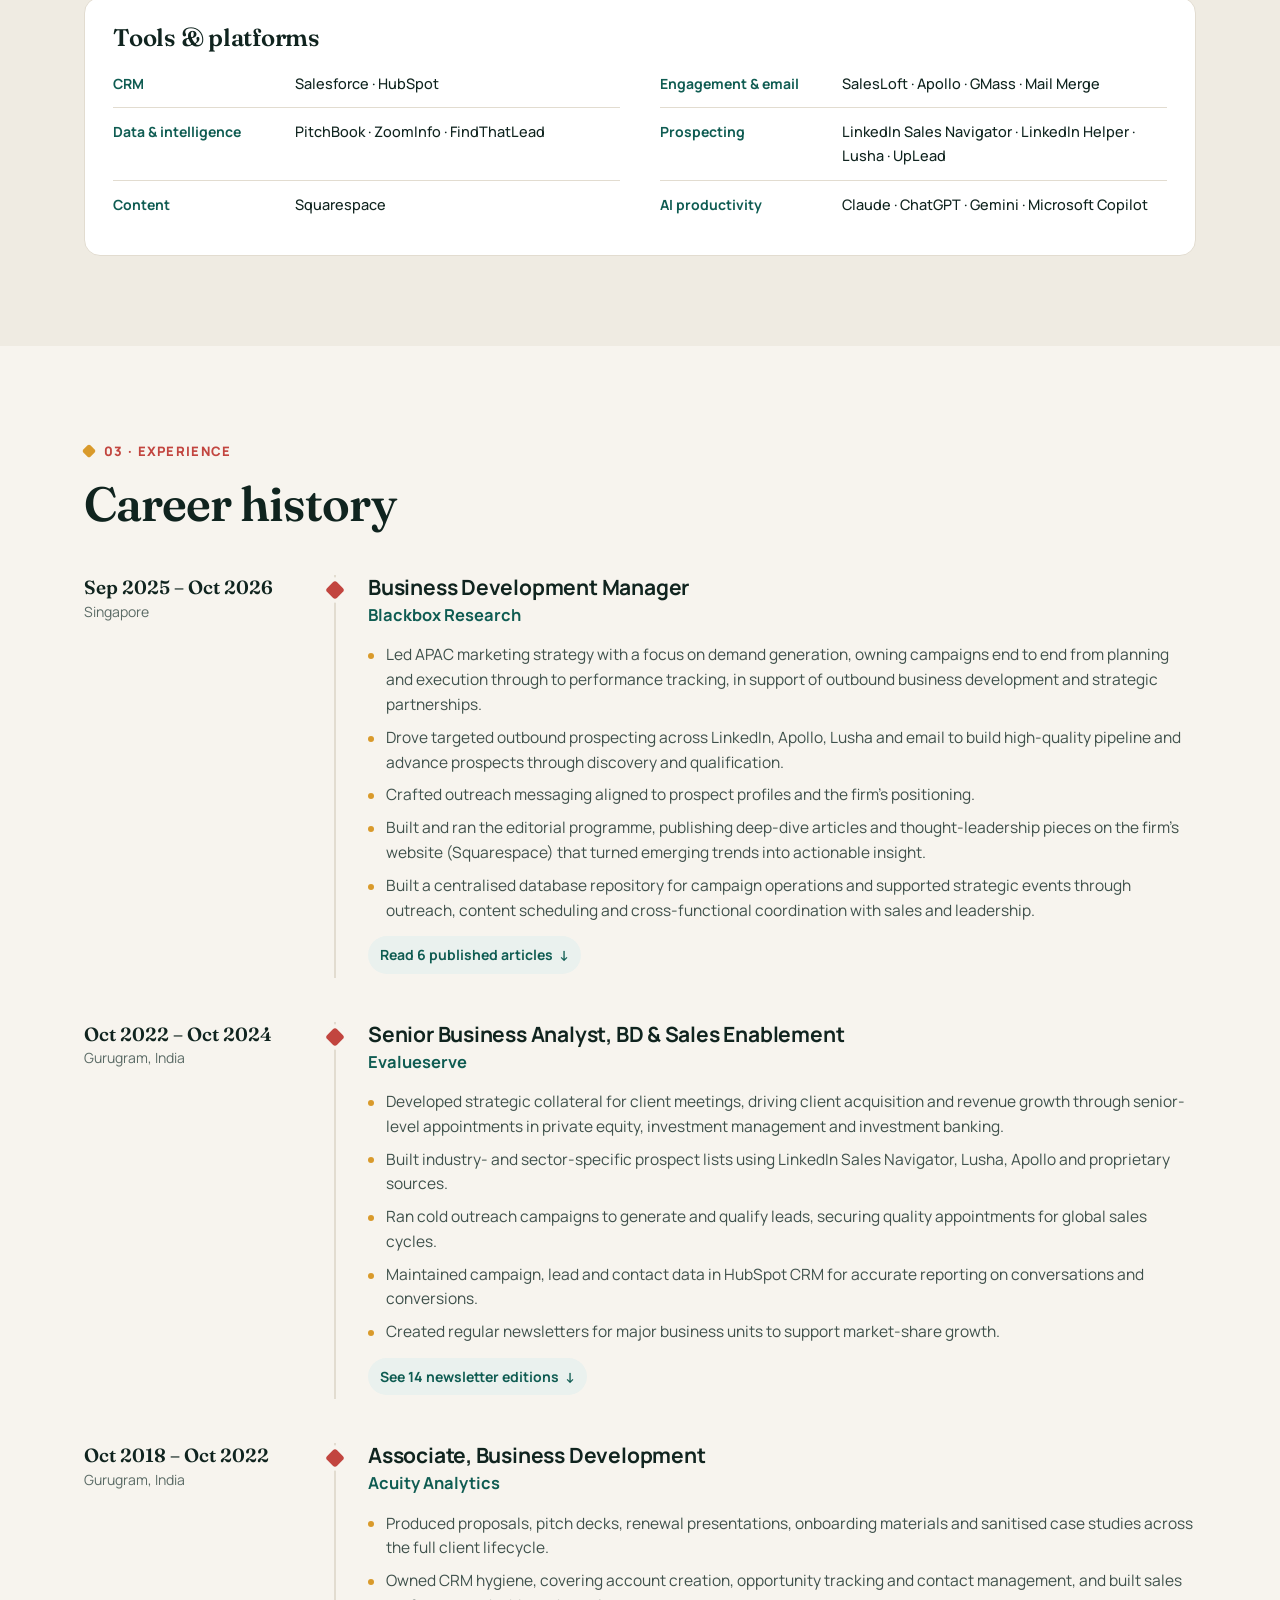
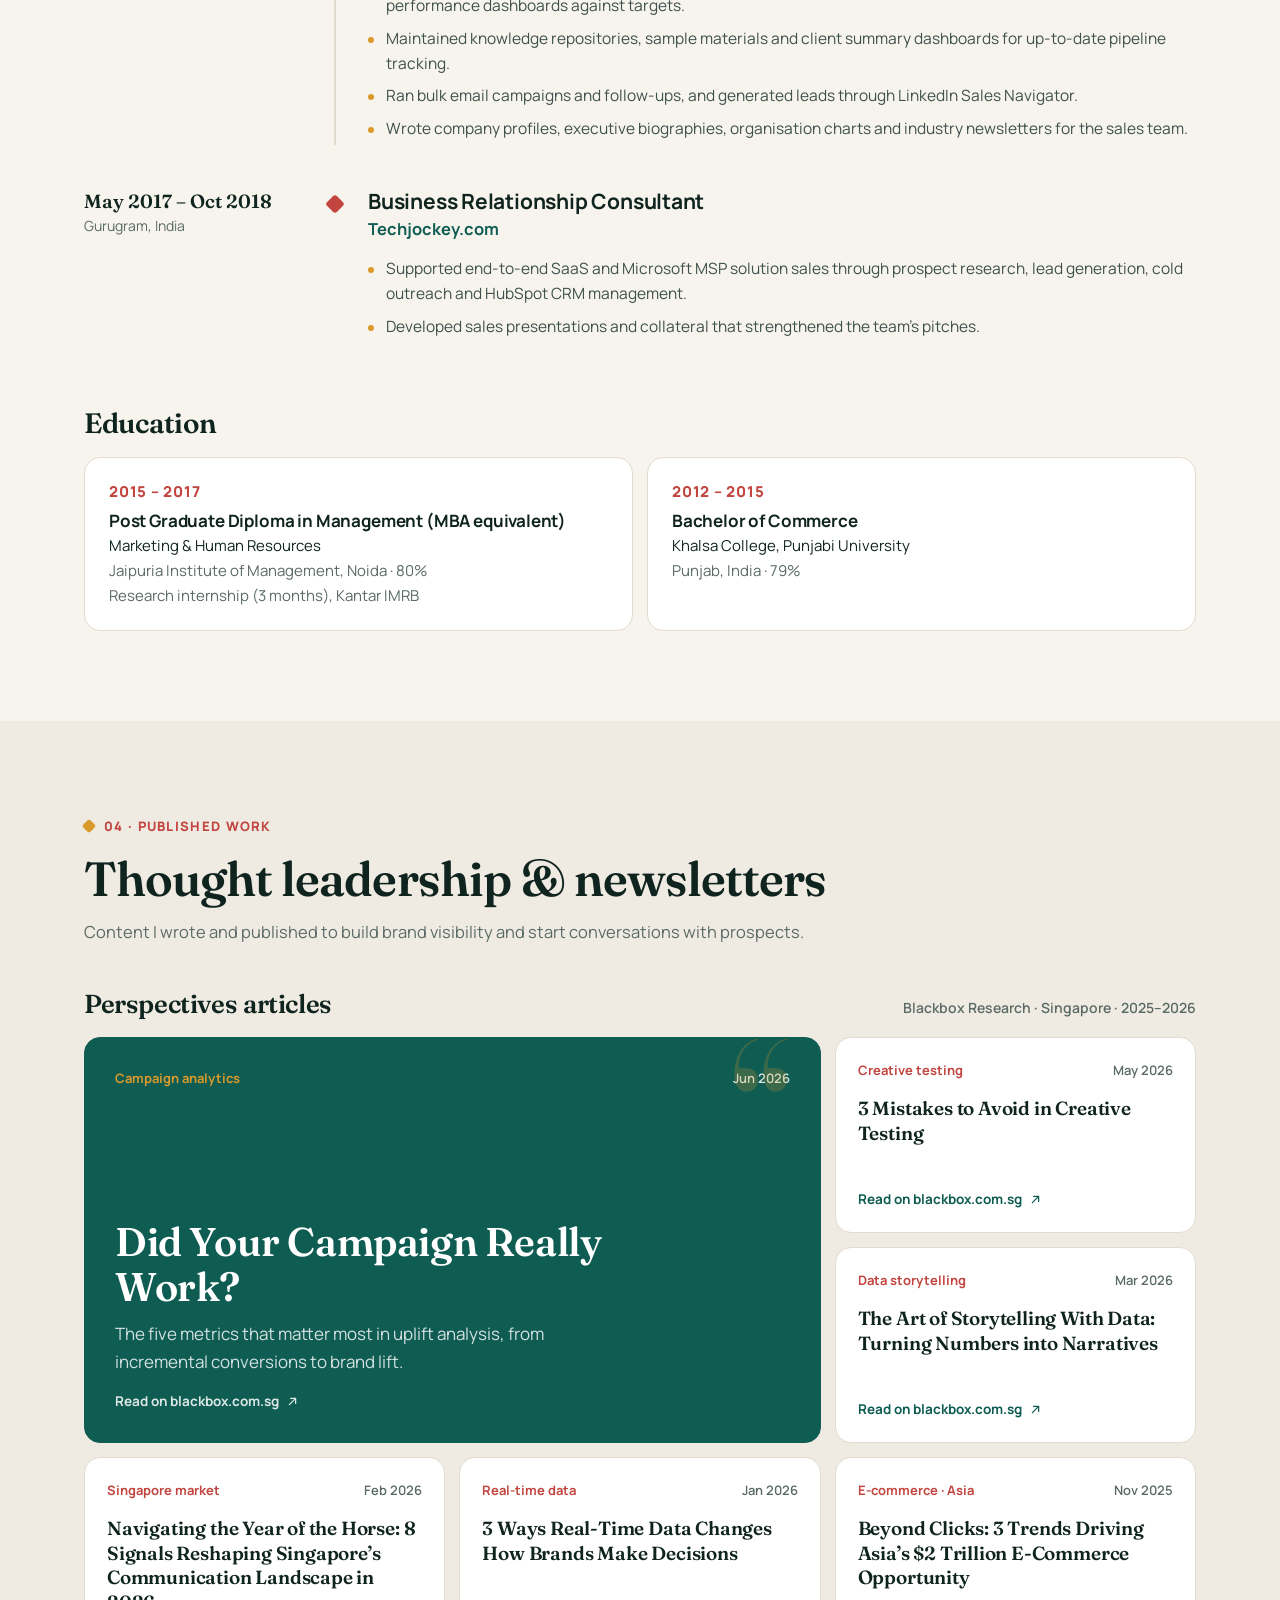
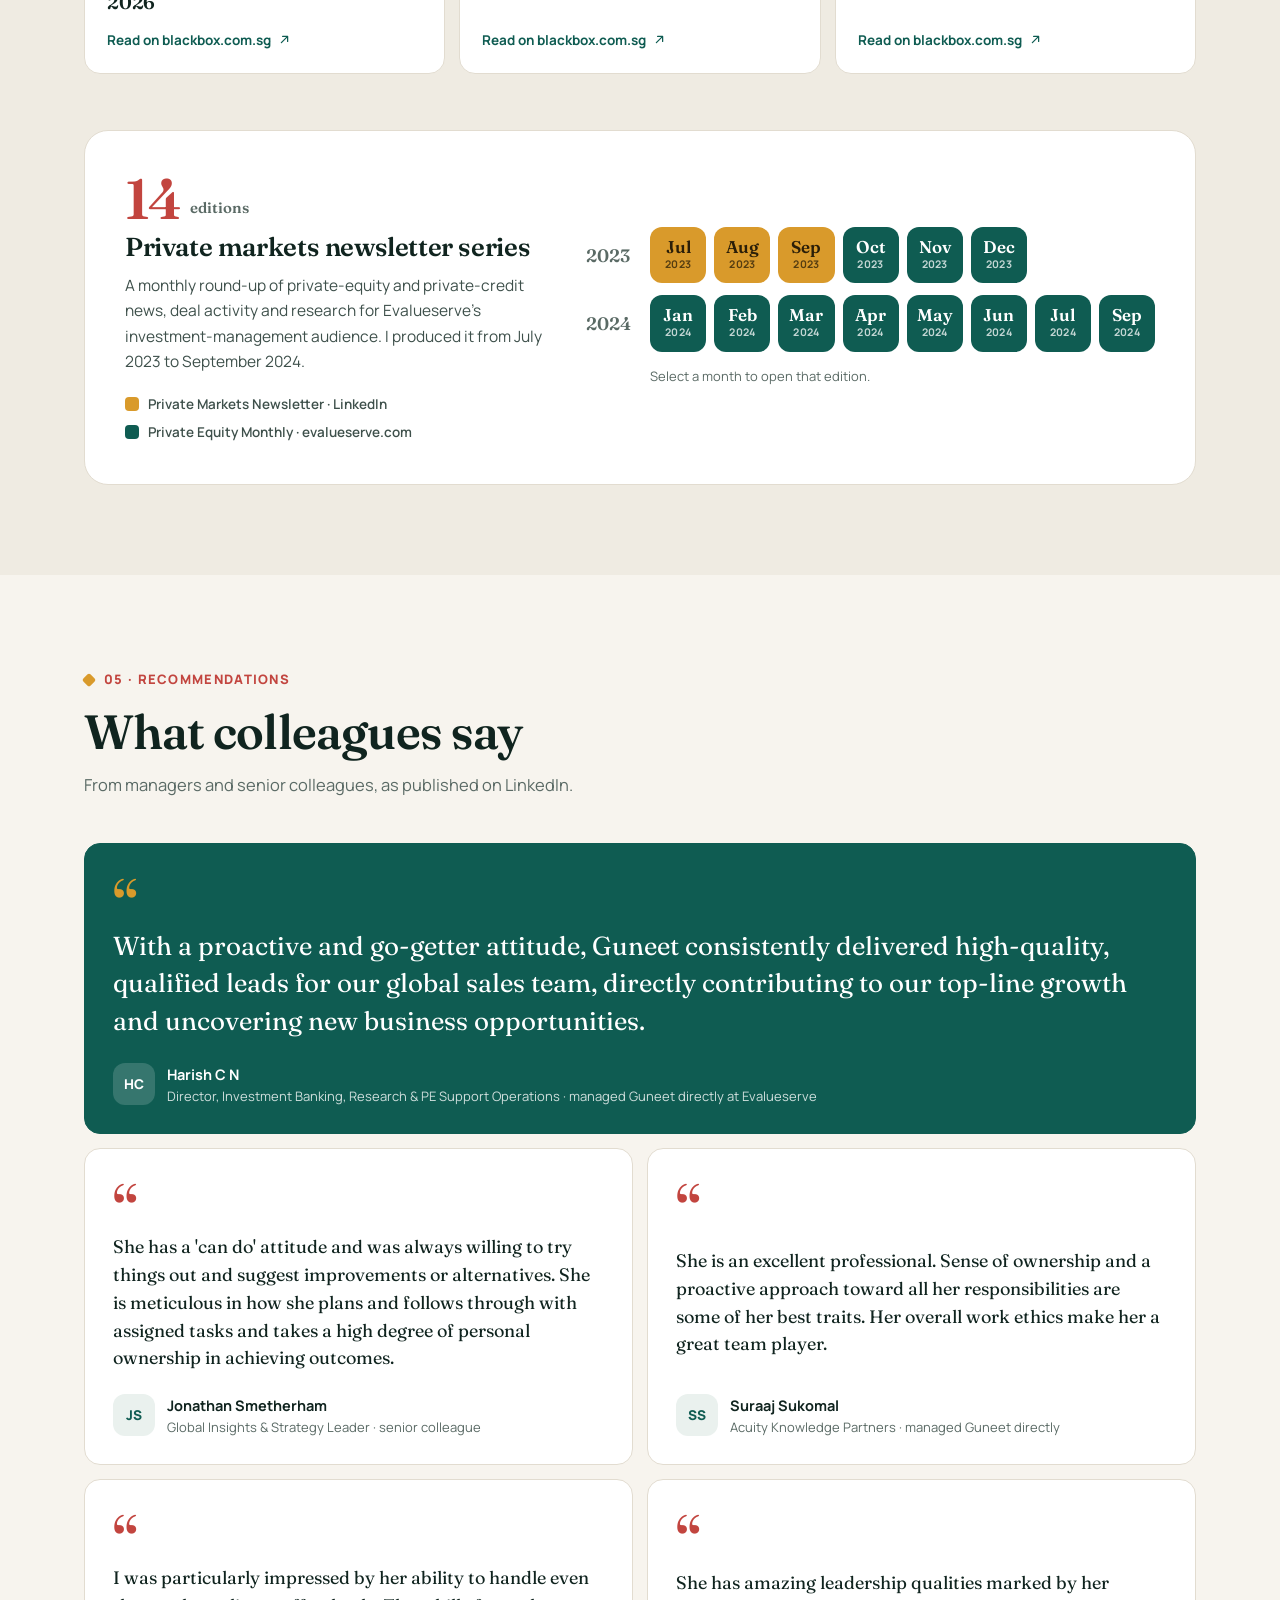
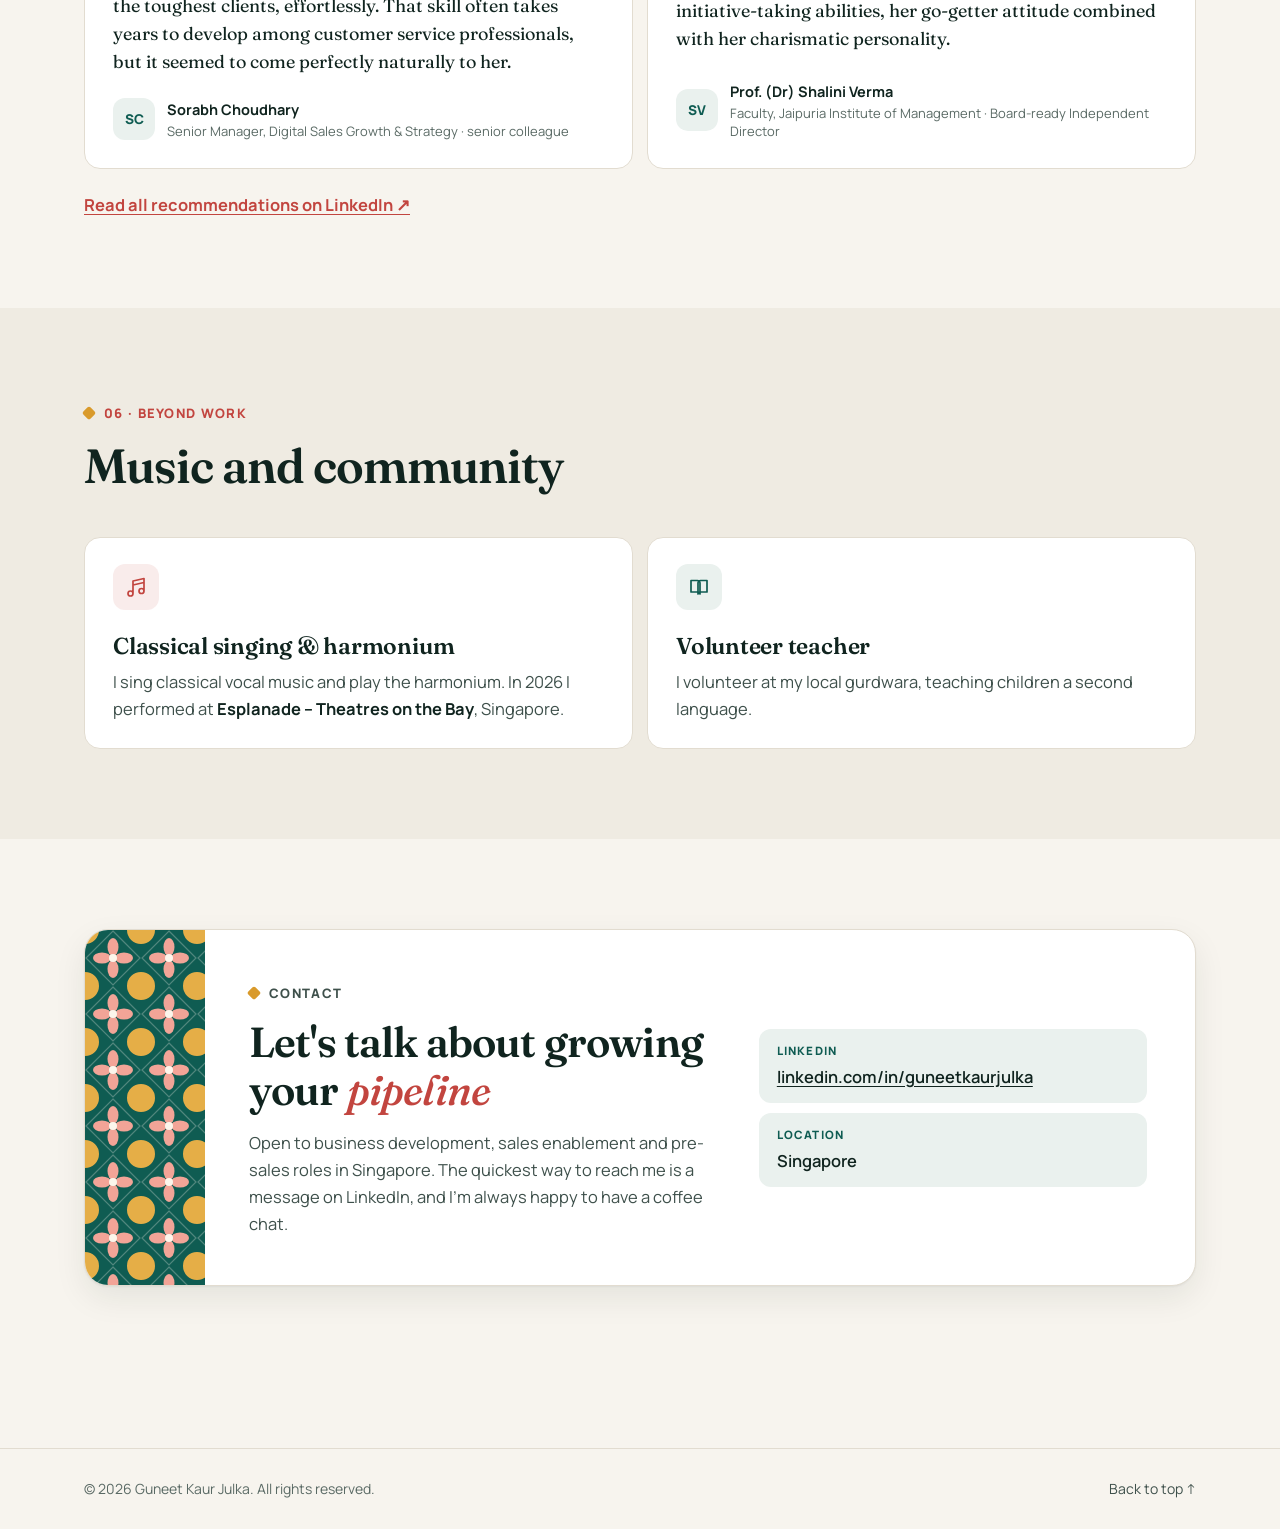
==== commit d9897330: "Add Links" ====
--- a/index.html
+++ b/index.html
@@ -3,7 +3,7 @@
 <head>
 <meta charset="UTF-8">
 <meta name="viewport" content="width=device-width, initial-scale=1.0">
-<title>Guneet Kaur Julka | Business Development Manager, Singapore</title>
+<title>Guneet Kaur, Business Development</title>
 <meta name="description" content="Guneet Kaur Julka is a Singapore-based Business Development Manager with 9.5 years in APAC demand generation, sales enablement, pre-sales and market research for private equity, asset management, investment banking and SaaS.">
 <meta name="author" content="Guneet Kaur Julka">
 <link rel="canonical" href="https://guneetkaurjulka.github.io/">
@@ -11,7 +11,7 @@
 <!-- Link previews (LinkedIn, WhatsApp, Telegram, Slack) -->
 <meta property="og:type" content="profile">
 <meta property="og:site_name" content="Guneet Kaur Julka">
-<meta property="og:title" content="Guneet Kaur Julka | Business Development Manager, Singapore">
+<meta property="og:title" content="Guneet Kaur, Business Development">
 <meta property="og:description" content="9.5 years in APAC business development, sales enablement and pre-sales across private equity, asset management, investment banking and SaaS.">
 <meta property="og:url" content="https://guneetkaurjulka.github.io/">
 <meta property="og:locale" content="en_SG">
@@ -62,6 +62,7 @@
       <a href="#about">About</a>
       <a href="#competencies">Competencies</a>
       <a href="#experience">Experience</a>
+      <a href="#writing">Writing</a>
       <a href="#recommendations">Recommendations</a>
       <a href="#contact">Contact</a>
     </nav>
@@ -299,6 +300,7 @@
               <li>Built and ran the editorial programme, publishing deep-dive articles and thought-leadership pieces on the firm's website (Squarespace) that turned emerging trends into actionable insight.</li>
               <li>Built a centralised database repository for campaign operations and supported strategic events through outreach, content scheduling and cross-functional coordination with sales and leadership.</li>
             </ul>
+            <a class="role-link" href="#writing">Read 6 published articles <span aria-hidden="true">↓</span></a>
           </div>
         </li>
 
@@ -317,6 +319,7 @@
               <li>Maintained campaign, lead and contact data in HubSpot CRM for accurate reporting on conversations and conversions.</li>
               <li>Created regular newsletters for major business units to support market-share growth.</li>
             </ul>
+            <a class="role-link" href="#newsletters">See 14 newsletter editions <span aria-hidden="true">↓</span></a>
           </div>
         </li>
 
@@ -375,11 +378,113 @@
     </div>
   </section>
 
+  <!-- ───────────────────────── Published work ───────────────────────── -->
+  <section class="section section-alt" id="writing" aria-labelledby="writing-h">
+    <div class="wrap">
+      <header class="section-head">
+        <p class="kicker">04 · Published work</p>
+        <h2 id="writing-h">Thought leadership &amp; newsletters</h2>
+        <p class="section-sub">Content I wrote and published to build brand visibility and start conversations with prospects.</p>
+      </header>
+
+      <div class="pub-group">
+        <div class="pub-head">
+          <h3>Perspectives articles</h3>
+          <p>Blackbox Research · Singapore · 2025–2026</p>
+        </div>
+        <div class="articles">
+          <a class="article article-feature" href="https://www.blackbox.com.sg/perspectives/did-your-campaign-really-work" target="_blank" rel="noopener">
+            <span class="article-meta"><span class="article-tag">Campaign analytics</span><time>Jun 2026</time></span>
+            <span class="article-body">
+              <h4>Did Your Campaign Really Work?</h4>
+              <p class="article-sub">The five metrics that matter most in uplift analysis, from incremental conversions to brand lift.</p>
+            </span>
+            <span class="article-cta">Read on blackbox.com.sg <svg class="ext" viewBox="0 0 24 24" aria-hidden="true"><path d="M7 17L17 7M9 7h8v8" fill="none" stroke="currentColor" stroke-width="2" stroke-linecap="round" stroke-linejoin="round"/></svg></span>
+          </a>
+          <a class="article" href="https://www.blackbox.com.sg/perspectives/3-mistakes-to-avoid-in-creative-testing" target="_blank" rel="noopener">
+            <span class="article-meta"><span class="article-tag">Creative testing</span><time>May 2026</time></span>
+            <span class="article-body">
+              <h4>3 Mistakes to Avoid in Creative Testing</h4>
+            </span>
+            <span class="article-cta">Read on blackbox.com.sg <svg class="ext" viewBox="0 0 24 24" aria-hidden="true"><path d="M7 17L17 7M9 7h8v8" fill="none" stroke="currentColor" stroke-width="2" stroke-linecap="round" stroke-linejoin="round"/></svg></span>
+          </a>
+          <a class="article" href="https://www.blackbox.com.sg/perspectives/the-art-of-storytelling-with-data-turning-numbers-into-narratives" target="_blank" rel="noopener">
+            <span class="article-meta"><span class="article-tag">Data storytelling</span><time>Mar 2026</time></span>
+            <span class="article-body">
+              <h4>The Art of Storytelling With Data: Turning Numbers into Narratives</h4>
+            </span>
+            <span class="article-cta">Read on blackbox.com.sg <svg class="ext" viewBox="0 0 24 24" aria-hidden="true"><path d="M7 17L17 7M9 7h8v8" fill="none" stroke="currentColor" stroke-width="2" stroke-linecap="round" stroke-linejoin="round"/></svg></span>
+          </a>
+          <a class="article" href="https://www.blackbox.com.sg/perspectives/8-signals-reshaping-singapores-communication-landscape-in-2026" target="_blank" rel="noopener">
+            <span class="article-meta"><span class="article-tag">Singapore market</span><time>Feb 2026</time></span>
+            <span class="article-body">
+              <h4>Navigating the Year of the Horse: 8 Signals Reshaping Singapore’s Communication Landscape in 2026</h4>
+            </span>
+            <span class="article-cta">Read on blackbox.com.sg <svg class="ext" viewBox="0 0 24 24" aria-hidden="true"><path d="M7 17L17 7M9 7h8v8" fill="none" stroke="currentColor" stroke-width="2" stroke-linecap="round" stroke-linejoin="round"/></svg></span>
+          </a>
+          <a class="article" href="https://www.blackbox.com.sg/perspectives/3-ways-real-time-data-changes-how-brands-make-decisions" target="_blank" rel="noopener">
+            <span class="article-meta"><span class="article-tag">Real-time data</span><time>Jan 2026</time></span>
+            <span class="article-body">
+              <h4>3 Ways Real-Time Data Changes How Brands Make Decisions</h4>
+            </span>
+            <span class="article-cta">Read on blackbox.com.sg <svg class="ext" viewBox="0 0 24 24" aria-hidden="true"><path d="M7 17L17 7M9 7h8v8" fill="none" stroke="currentColor" stroke-width="2" stroke-linecap="round" stroke-linejoin="round"/></svg></span>
+          </a>
+          <a class="article" href="https://www.blackbox.com.sg/perspectives/beyond-clicks-3-trends-driving-asias-2-trillion-e-commerce-opportunity" target="_blank" rel="noopener">
+            <span class="article-meta"><span class="article-tag">E-commerce · Asia</span><time>Nov 2025</time></span>
+            <span class="article-body">
+              <h4>Beyond Clicks: 3 Trends Driving Asia’s $2 Trillion E-Commerce Opportunity</h4>
+            </span>
+            <span class="article-cta">Read on blackbox.com.sg <svg class="ext" viewBox="0 0 24 24" aria-hidden="true"><path d="M7 17L17 7M9 7h8v8" fill="none" stroke="currentColor" stroke-width="2" stroke-linecap="round" stroke-linejoin="round"/></svg></span>
+          </a>
+        </div>
+      </div>
+
+      <div class="pub-group newsletters" id="newsletters">
+        <div class="nl-intro">
+          <p class="nl-count"><span>14</span> editions</p>
+          <h3>Private markets newsletter series</h3>
+          <p class="nl-desc">A monthly round-up of private-equity and private-credit news, deal activity and research for Evalueserve's investment-management audience. I produced it from July 2023 to September 2024.</p>
+          <ul class="nl-legend" aria-label="Series">
+            <li><span class="sw sw-pm" aria-hidden="true"></span>Private Markets Newsletter · LinkedIn</li>
+            <li><span class="sw sw-pe" aria-hidden="true"></span>Private Equity Monthly · evalueserve.com</li>
+          </ul>
+        </div>
+        <div class="nl-cal">
+          <div class="nl-year">
+            <p class="nl-y">2023</p>
+            <ul class="eds">
+              <li><a class="ed ed-pm" href="https://www.linkedin.com/pulse/private-markets-newsletter-july-edition-evalueserve/" target="_blank" rel="noopener" aria-label="Private Markets Newsletter, July 2023 (opens LinkedIn)"><span class="ed-m">Jul</span><span class="ed-y">2023</span></a></li>
+              <li><a class="ed ed-pm" href="https://www.linkedin.com/pulse/private-markets-newsletter-august-edition-evalueserve/" target="_blank" rel="noopener" aria-label="Private Markets Newsletter, August 2023 (opens LinkedIn)"><span class="ed-m">Aug</span><span class="ed-y">2023</span></a></li>
+              <li><a class="ed ed-pm" href="https://www.linkedin.com/pulse/private-markets-newsletter-september-edition-evalueserve/" target="_blank" rel="noopener" aria-label="Private Markets Newsletter, September 2023 (opens LinkedIn)"><span class="ed-m">Sep</span><span class="ed-y">2023</span></a></li>
+              <li><a class="ed ed-pe" href="https://www.evalueserve.com/blog/private-equity-monthly-newsletter-october-2023/" target="_blank" rel="noopener" aria-label="Private Equity Monthly Newsletter, October 2023 (opens evalueserve.com)"><span class="ed-m">Oct</span><span class="ed-y">2023</span></a></li>
+              <li><a class="ed ed-pe" href="https://www.evalueserve.com/blog/private-equity-monthly-newsletter-november-2023/" target="_blank" rel="noopener" aria-label="Private Equity Monthly Newsletter, November 2023 (opens evalueserve.com)"><span class="ed-m">Nov</span><span class="ed-y">2023</span></a></li>
+              <li><a class="ed ed-pe" href="https://www.evalueserve.com/blog/private-equity-monthly-newsletter-december-2023/" target="_blank" rel="noopener" aria-label="Private Equity Monthly Newsletter, December 2023 (opens evalueserve.com)"><span class="ed-m">Dec</span><span class="ed-y">2023</span></a></li>
+            </ul>
+          </div>
+          <div class="nl-year">
+            <p class="nl-y">2024</p>
+            <ul class="eds">
+              <li><a class="ed ed-pe" href="https://www.evalueserve.com/blog/private-equity-monthly-newsletter-january-2024/" target="_blank" rel="noopener" aria-label="Private Equity Monthly Newsletter, January 2024 (opens evalueserve.com)"><span class="ed-m">Jan</span><span class="ed-y">2024</span></a></li>
+              <li><a class="ed ed-pe" href="https://www.evalueserve.com/blog/private-equity-monthly-newsletter-february-2024/" target="_blank" rel="noopener" aria-label="Private Equity Monthly Newsletter, February 2024 (opens evalueserve.com)"><span class="ed-m">Feb</span><span class="ed-y">2024</span></a></li>
+              <li><a class="ed ed-pe" href="https://www.evalueserve.com/blog/private-equity-monthly-newsletter-march-2024/" target="_blank" rel="noopener" aria-label="Private Equity Monthly Newsletter, March 2024 (opens evalueserve.com)"><span class="ed-m">Mar</span><span class="ed-y">2024</span></a></li>
+              <li><a class="ed ed-pe" href="https://www.evalueserve.com/blog/private-equity-monthly-newsletter-april-2024/" target="_blank" rel="noopener" aria-label="Private Equity Monthly Newsletter, April 2024 (opens evalueserve.com)"><span class="ed-m">Apr</span><span class="ed-y">2024</span></a></li>
+              <li><a class="ed ed-pe" href="https://www.evalueserve.com/blog/private-equity-monthly-newsletter-may-2024/" target="_blank" rel="noopener" aria-label="Private Equity Monthly Newsletter, May 2024 (opens evalueserve.com)"><span class="ed-m">May</span><span class="ed-y">2024</span></a></li>
+              <li><a class="ed ed-pe" href="https://www.evalueserve.com/blog/private-equity-monthly-newsletter-june-2024/" target="_blank" rel="noopener" aria-label="Private Equity Monthly Newsletter, June 2024 (opens evalueserve.com)"><span class="ed-m">Jun</span><span class="ed-y">2024</span></a></li>
+              <li><a class="ed ed-pe" href="https://www.evalueserve.com/blog/private-equity-monthly-newsletter-august-2024/" target="_blank" rel="noopener" aria-label="Private Equity Monthly Newsletter, July 2024 (opens evalueserve.com)"><span class="ed-m">Jul</span><span class="ed-y">2024</span></a></li>
+              <li><a class="ed ed-pe" href="https://www.evalueserve.com/blog/private-equity-monthly-newsletter-september-2024/" target="_blank" rel="noopener" aria-label="Private Equity Monthly Newsletter, September 2024 (opens evalueserve.com)"><span class="ed-m">Sep</span><span class="ed-y">2024</span></a></li>
+            </ul>
+          </div>
+          <p class="nl-hint">Select a month to open that edition.</p>
+        </div>
+      </div>
+    </div>
+  </section>
+
   <!-- ───────────────────────── Recommendations ───────────────────────── -->
-  <section class="section section-alt" id="recommendations" aria-labelledby="rec-h">
+  <section class="section" id="recommendations" aria-labelledby="rec-h">
     <div class="wrap">
       <header class="section-head">
-        <p class="kicker">04 · Recommendations</p>
+        <p class="kicker">05 · Recommendations</p>
         <h2 id="rec-h">What colleagues say</h2>
         <p class="section-sub">From managers and senior colleagues, as published on LinkedIn.</p>
       </header>
@@ -431,10 +536,10 @@
   </section>
 
   <!-- ───────────────────────── Beyond work ───────────────────────── -->
-  <section class="section" id="beyond" aria-labelledby="beyond-h">
+  <section class="section section-alt" id="beyond" aria-labelledby="beyond-h">
     <div class="wrap">
       <header class="section-head">
-        <p class="kicker">05 · Beyond work</p>
+        <p class="kicker">06 · Beyond work</p>
         <h2 id="beyond-h">Music and community</h2>
       </header>
 
--- a/assets/style.css
+++ b/assets/style.css
@@ -378,6 +378,88 @@
 .edu-dates { font-size: 13px; font-weight: 800; color: var(--coral); letter-spacing: .05em; margin-bottom: 6px; }
 .edu-card h4 { font-size: 17px; margin-bottom: 4px; }
 .edu-card p { font-size: 15px; }
+
+/* links from a role down to its published work */
+.role-link {
+  display: inline-flex; align-items: center; gap: 6px; margin-top: 14px;
+  font-size: 14px; font-weight: 700; text-decoration: none;
+  color: var(--jade); background: var(--chip-bg); padding: 7px 12px; border-radius: 999px;
+}
+.role-link:hover { color: var(--coral); }
+
+/* published work */
+.pub-group + .pub-group { margin-top: 56px; }
+.pub-head { display: flex; align-items: baseline; justify-content: space-between; gap: 16px; flex-wrap: wrap; margin-bottom: 18px; }
+.pub-head h3, .nl-intro h3 { font-family: var(--serif); font-size: 26px; font-weight: 600; letter-spacing: -.015em; }
+.pub-head p { color: var(--text-3); font-size: 14px; font-weight: 600; }
+
+.articles { display: grid; grid-template-columns: repeat(3, minmax(0, 1fr)); gap: 14px; }
+.article {
+  display: flex; flex-direction: column; gap: 14px; min-height: 196px;
+  background: var(--surface); border: 1px solid var(--rule); border-radius: var(--radius);
+  padding: 22px; text-decoration: none; color: var(--text);
+  transition: transform .2s var(--ease), box-shadow .2s var(--ease), border-color .2s var(--ease);
+}
+.article:hover { transform: translateY(-3px); box-shadow: var(--shadow); border-color: var(--jade); }
+.article-meta { display: flex; justify-content: space-between; align-items: center; gap: 10px; font-size: 13px; }
+.article-tag { font-weight: 700; color: var(--coral); }
+.article-meta time { color: var(--text-3); font-weight: 600; white-space: nowrap; }
+.article-body { flex: 1; }
+.article h4 { font-family: var(--serif); font-size: 19px; font-weight: 600; line-height: 1.3; letter-spacing: -.01em; }
+.article-sub { color: var(--text-2); margin-top: 10px; font-size: 15.5px; }
+.article-cta { display: inline-flex; align-items: center; gap: 6px; font-size: 13.5px; font-weight: 700; color: var(--jade); }
+.ext { width: 15px; height: 15px; transition: transform .2s var(--ease); }
+.article:hover .ext { transform: translate(2px, -2px); }
+
+.article-feature { grid-column: span 2; grid-row: span 2; position: relative; overflow: hidden; background: var(--jade); border-color: var(--jade); color: var(--jade-ink); padding: 30px; }
+.article-feature h4 { font-size: clamp(28px, 3.2vw, 40px); line-height: 1.12; color: var(--jade-ink); max-width: 14em; }
+.article-feature .article-sub { color: color-mix(in srgb, var(--jade-ink) 82%, transparent); font-size: 17px; max-width: 30em; }
+.article-feature .article-tag { color: var(--ochre); }
+.article-feature .article-meta time,
+.article-feature .article-cta { color: color-mix(in srgb, var(--jade-ink) 85%, transparent); }
+.article-feature .article-body { display: flex; flex-direction: column; justify-content: flex-end; }
+.article-feature::after {
+  content: "\201C"; position: absolute; right: 26px; top: -18px;
+  font-family: var(--serif); font-size: 220px; line-height: 1; color: var(--ochre); opacity: .22; pointer-events: none;
+}
+.article-feature:hover { border-color: var(--ochre); }
+html[data-theme="dark"] .article-feature { background: #143F38; border-color: #1E544B; color: #EAF0EC; }
+html[data-theme="dark"] .article-feature h4 { color: #EAF0EC; }
+html[data-theme="dark"] .article-feature .article-sub,
+html[data-theme="dark"] .article-feature .article-meta time,
+html[data-theme="dark"] .article-feature .article-cta { color: #B8CCC5; }
+
+/* newsletter edition calendar */
+.newsletters {
+  display: grid; grid-template-columns: minmax(0, 1fr) minmax(0, 1.35fr); gap: 40px; align-items: center;
+  background: var(--surface); border: 1px solid var(--rule); border-radius: 24px; padding: clamp(24px, 3.5vw, 40px);
+}
+.nl-count { font-family: var(--serif); font-size: 15px; font-weight: 600; color: var(--text-3); margin-bottom: 6px; }
+.nl-count span { font-size: 56px; line-height: 1; color: var(--coral); letter-spacing: -.03em; margin-right: 6px; vertical-align: -6px; }
+.nl-desc { color: var(--text-2); margin-top: 10px; font-size: 15.5px; }
+.nl-legend { display: grid; gap: 6px; margin-top: 18px; font-size: 13.5px; font-weight: 600; color: var(--text-2); }
+.nl-legend li { display: flex; align-items: center; gap: 9px; }
+.sw { width: 14px; height: 14px; border-radius: 4px; flex-shrink: 0; }
+.sw-pe { background: var(--jade); }
+.sw-pm { background: var(--ochre); }
+
+.nl-year { display: grid; grid-template-columns: 52px 1fr; gap: 12px; align-items: start; }
+.nl-year + .nl-year { margin-top: 12px; }
+.nl-y { font-family: var(--serif); font-weight: 600; font-size: 18px; color: var(--text-3); padding-top: 14px; }
+.eds { display: grid; grid-template-columns: repeat(8, minmax(0, 1fr)); gap: 8px; }
+.ed {
+  display: flex; flex-direction: column; align-items: center; justify-content: center; gap: 1px;
+  aspect-ratio: 1; border-radius: 12px; text-decoration: none;
+  transition: transform .18s var(--ease), box-shadow .18s var(--ease), background .18s var(--ease);
+}
+.ed-m { font-family: var(--serif); font-size: 17px; font-weight: 600; line-height: 1; }
+.ed-y { font-size: 10.5px; font-weight: 700; opacity: .75; letter-spacing: .03em; }
+.ed-pe { background: var(--jade); color: var(--jade-ink); }
+.ed-pm { background: var(--ochre); color: #2A1E08; }
+html[data-theme="dark"] .ed-pe, html[data-theme="dark"] .sw-pe { background: #2F7D70; color: #F4F8F6; }
+html[data-theme="dark"] .ed-pm, html[data-theme="dark"] .sw-pm { background: #C99234; color: #1B1407; }
+.ed:hover { transform: translateY(-3px) rotate(-2deg); box-shadow: 0 8px 18px rgba(0,0,0,.18); }
+.nl-hint { margin: 14px 0 0 64px; font-size: 13px; color: var(--text-3); }
 
 /* recommendations */
 .quotes { display: grid; grid-template-columns: repeat(2, minmax(0, 1fr)); gap: 14px; }
@@ -427,7 +509,7 @@
 .beyond strong { color: var(--text); }
 
 /* contact */
-.contact { padding-top: 0; }
+
 .contact-card {
   display: grid; grid-template-columns: 120px minmax(0, 1.2fr) minmax(0, 1fr); gap: 44px; align-items: center;
   background: var(--surface); border: 1px solid var(--rule); box-shadow: var(--shadow);
@@ -472,6 +554,9 @@
   .role-meta { display: flex; gap: 10px; align-items: baseline; flex-wrap: wrap; }
   .role-place::before { content: "· "; }
   .contact-card { grid-template-columns: 1fr; gap: 0; padding: 0; }
+  .articles { grid-template-columns: repeat(2, minmax(0, 1fr)); }
+  .article-feature { grid-row: auto; }
+  .newsletters { grid-template-columns: 1fr; gap: 28px; }
   .contact-tile { height: 72px; }
   .contact-card > div:not(.contact-tile) { padding: 28px 28px 0; }
   .contact-list { padding: 22px 28px 28px; }
@@ -482,7 +567,13 @@
   .wrap { padding-left: max(16px, env(safe-area-inset-left)); padding-right: max(16px, env(safe-area-inset-right)); }
   .topbar-inner { gap: 12px; height: 60px; }
   .brand-name { font-size: 16.5px; }
-  .comp-grid, .quotes, .beyond-grid, .edu-grid { grid-template-columns: 1fr; }
+  .comp-grid, .quotes, .beyond-grid, .edu-grid, .articles { grid-template-columns: 1fr; }
+  .article-feature { grid-column: auto; padding: 24px; }
+  .article { min-height: 0; }
+  .nl-year { grid-template-columns: 1fr; gap: 6px; }
+  .nl-y { padding-top: 0; font-size: 16px; }
+  .eds { grid-template-columns: repeat(4, minmax(0, 1fr)); }
+  .nl-hint { margin-left: 0; }
   .hero-art { padding: 96px 14px 14px; border-radius: 20px; }
   .glance { padding: 18px; }
   .glance-list > div { grid-template-columns: 92px 1fr; }
@@ -506,8 +597,8 @@
 
 @media (prefers-reduced-motion: reduce) {
   html { scroll-behavior: auto; }
-  body, .btn, .comp, .comp::after, .theme-switch label, .nav a, .nav a::after { transition: none; }
-  .btn:hover, .comp:hover { transform: none; }
+  body, .btn, .comp, .comp::after, .theme-switch label, .nav a, .nav a::after, .article, .ext, .ed { transition: none; }
+  .btn:hover, .comp:hover, .article:hover, .ed:hover, .article:hover .ext { transform: none; }
   .js-reveal .reveal { opacity: 1; transform: none; transition: none; }
 }
 
@@ -520,7 +611,7 @@
   .topbar, .theme-switch, .cta-row, .skip, .tile-art, .rec-more, .footer a { display: none !important; }
   .hero-art { min-height: 0; padding: 0; box-shadow: none; }
   .section, .hero { padding: 24px 0; }
-  .comp, .quote, .role, .edu-card, .beyond { break-inside: avoid; }
+  .comp, .quote, .role, .edu-card, .beyond, .article, .newsletters { break-inside: avoid; }
   .js-reveal .reveal { opacity: 1; transform: none; }
   a { color: #000; }
 }
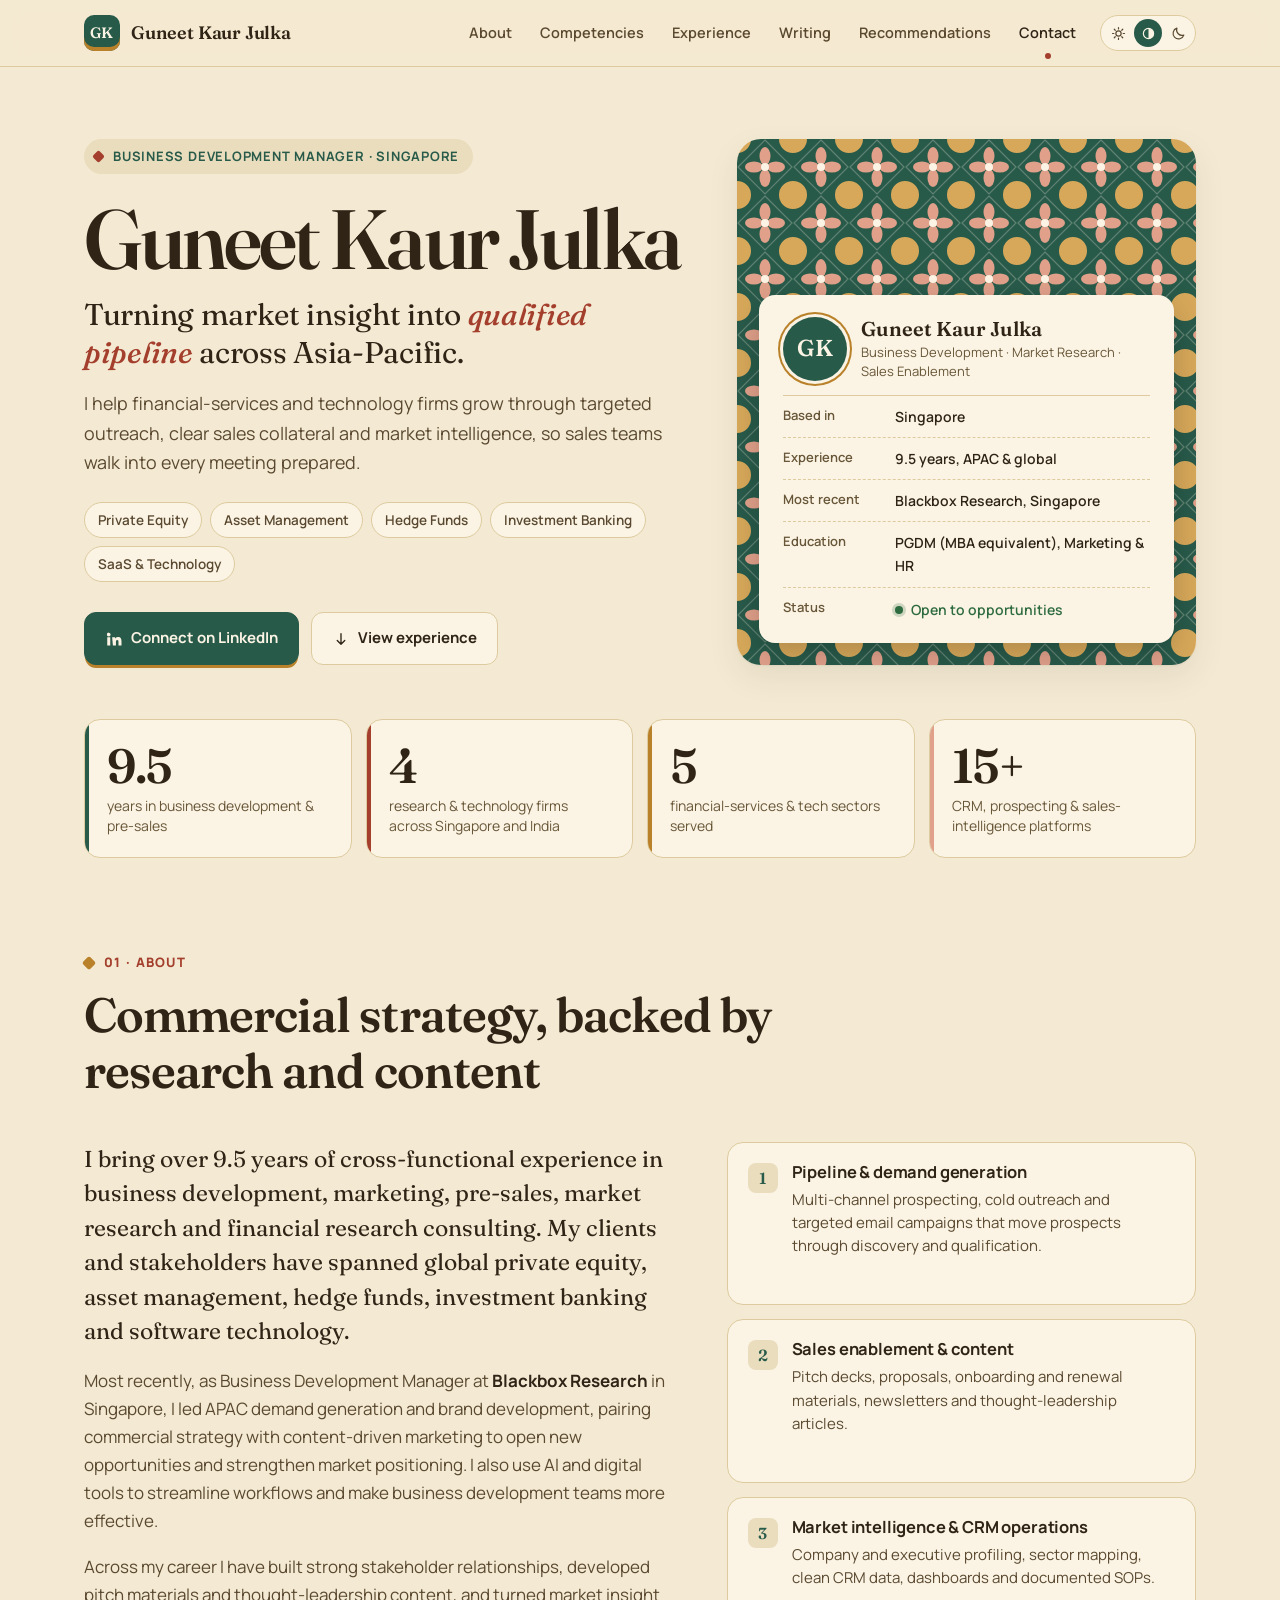
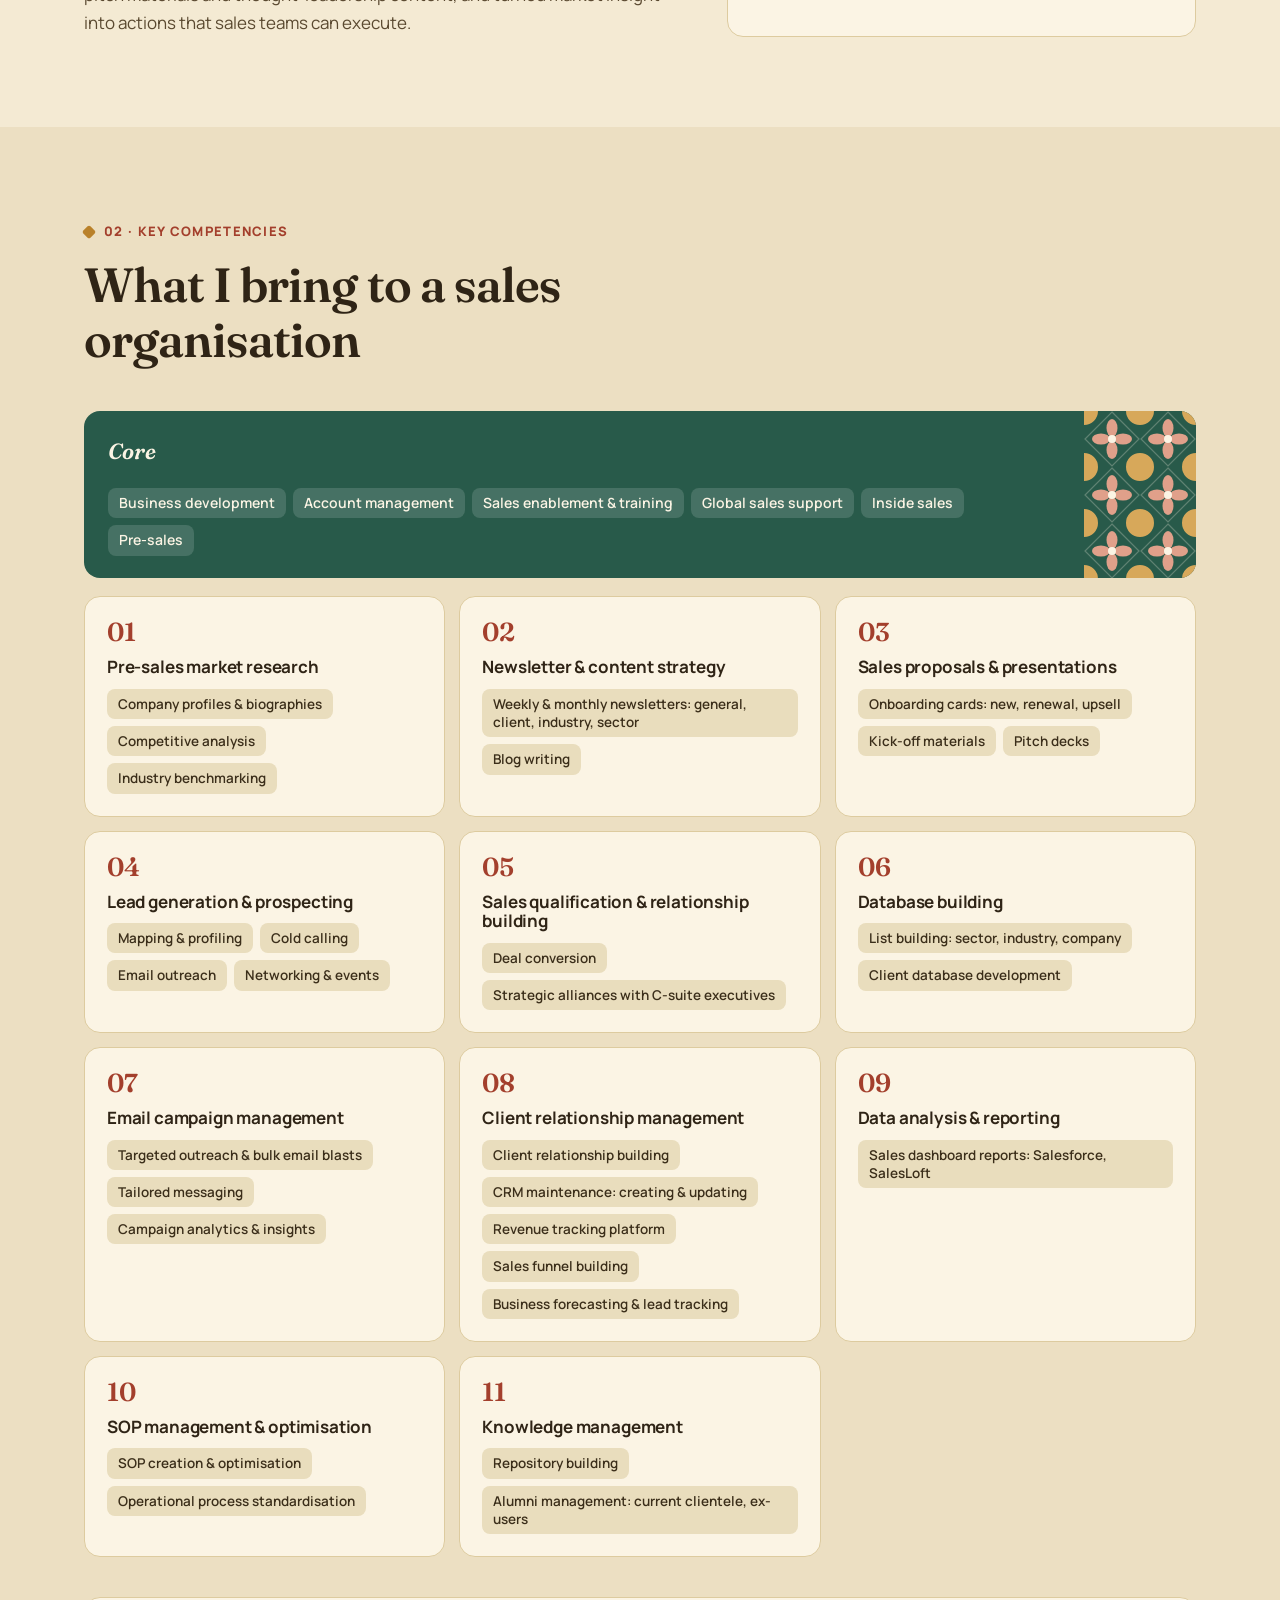
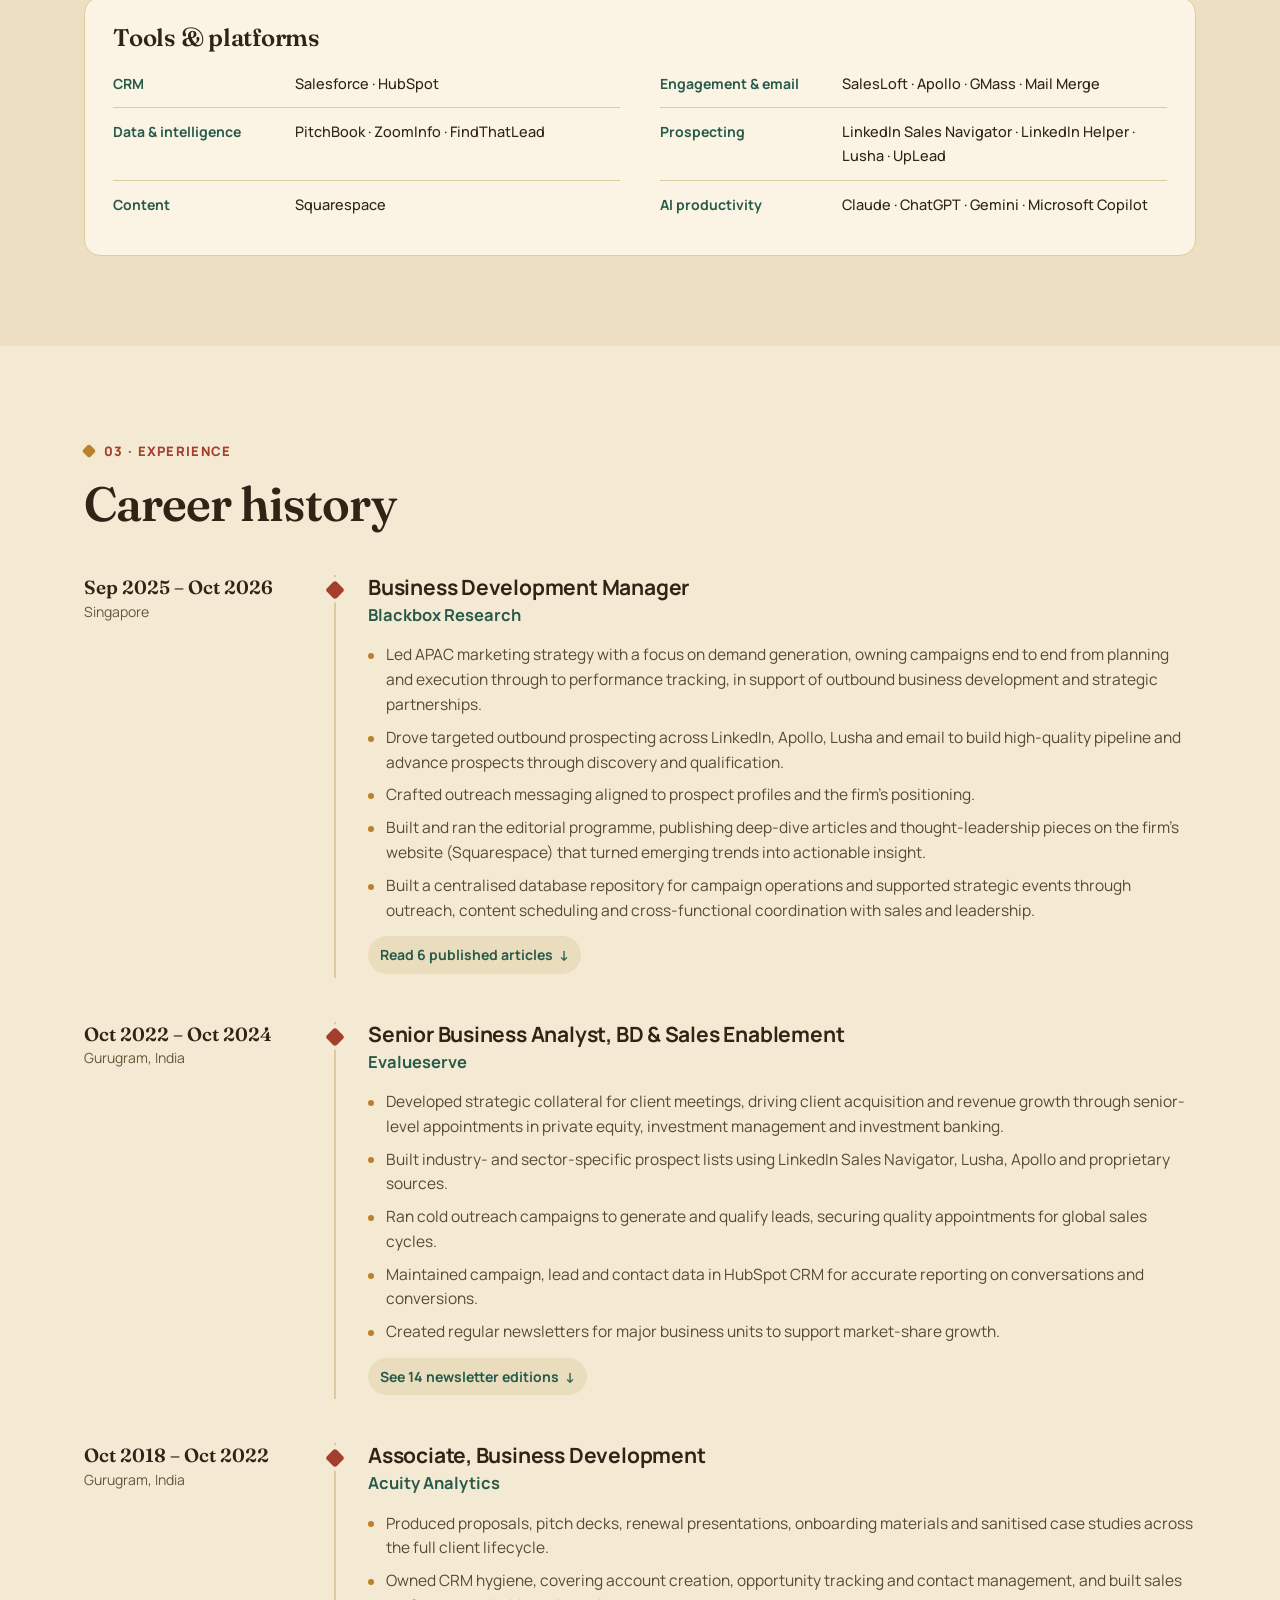
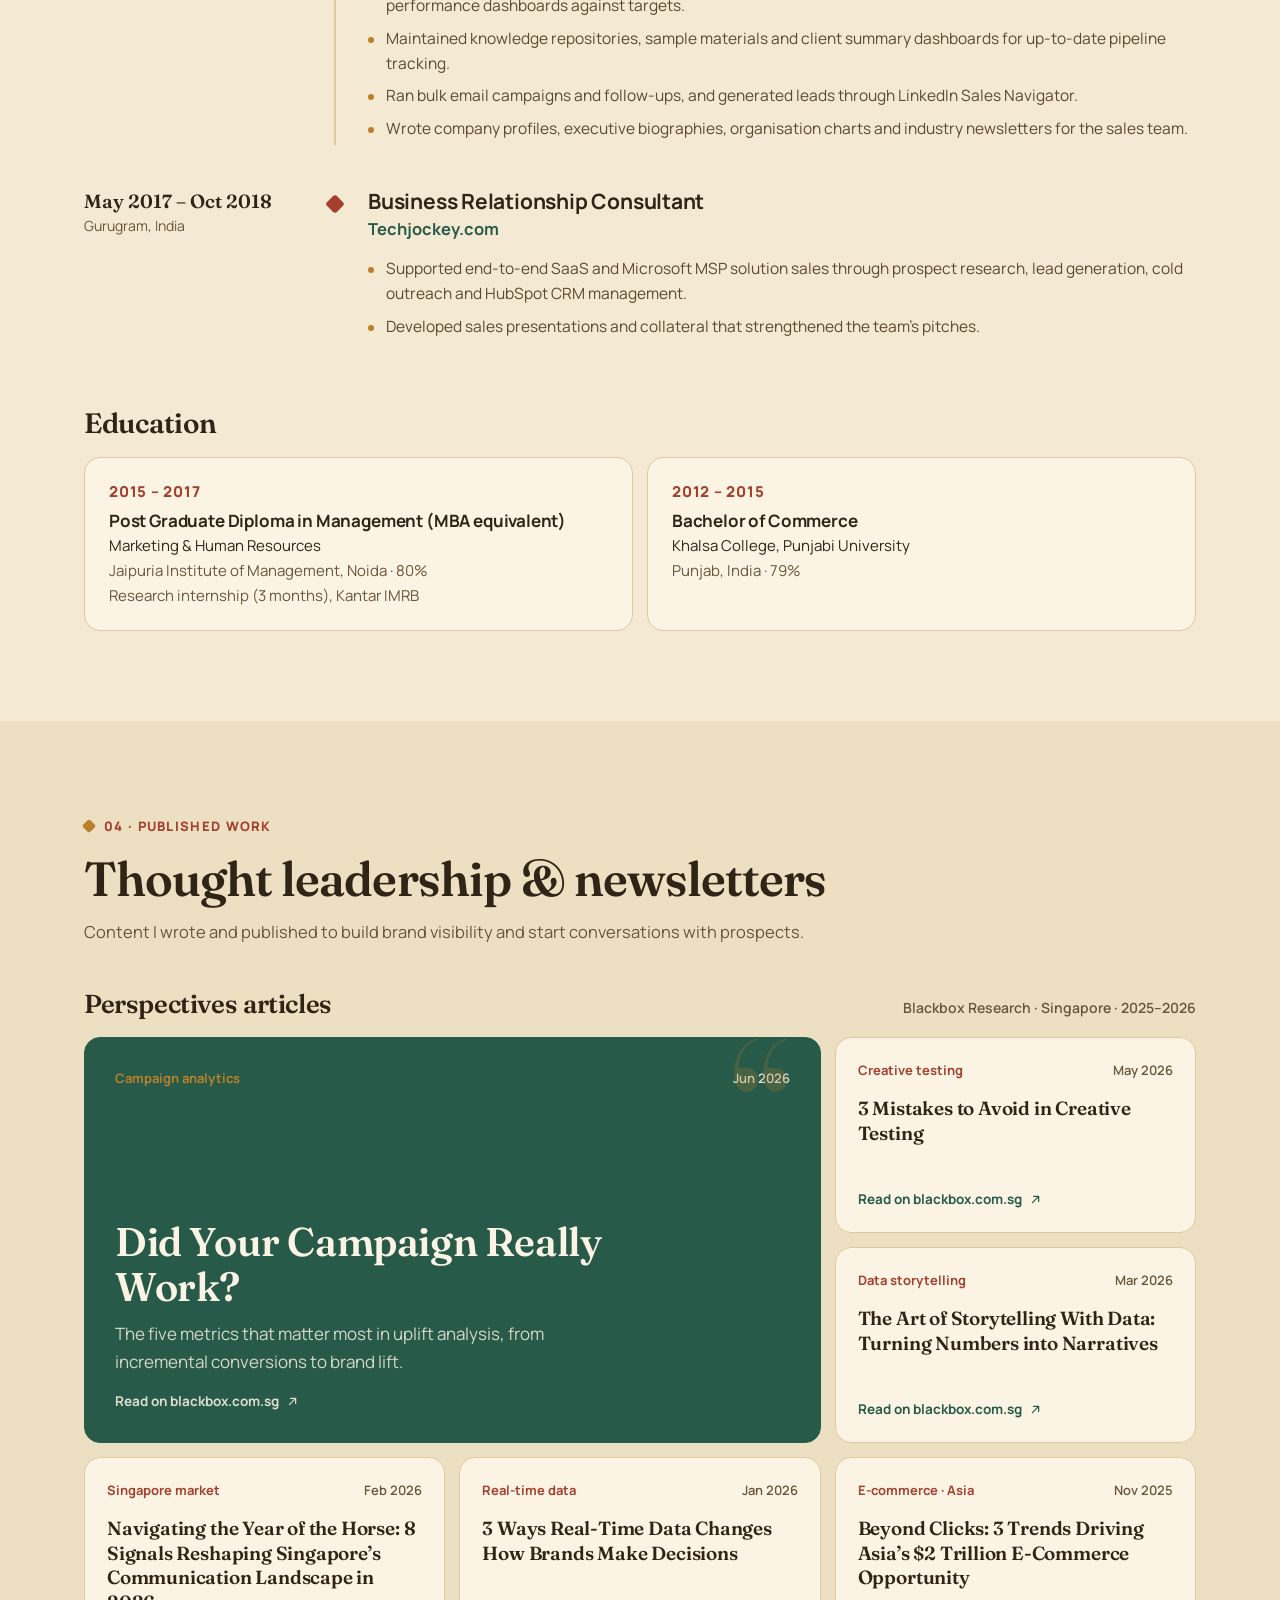
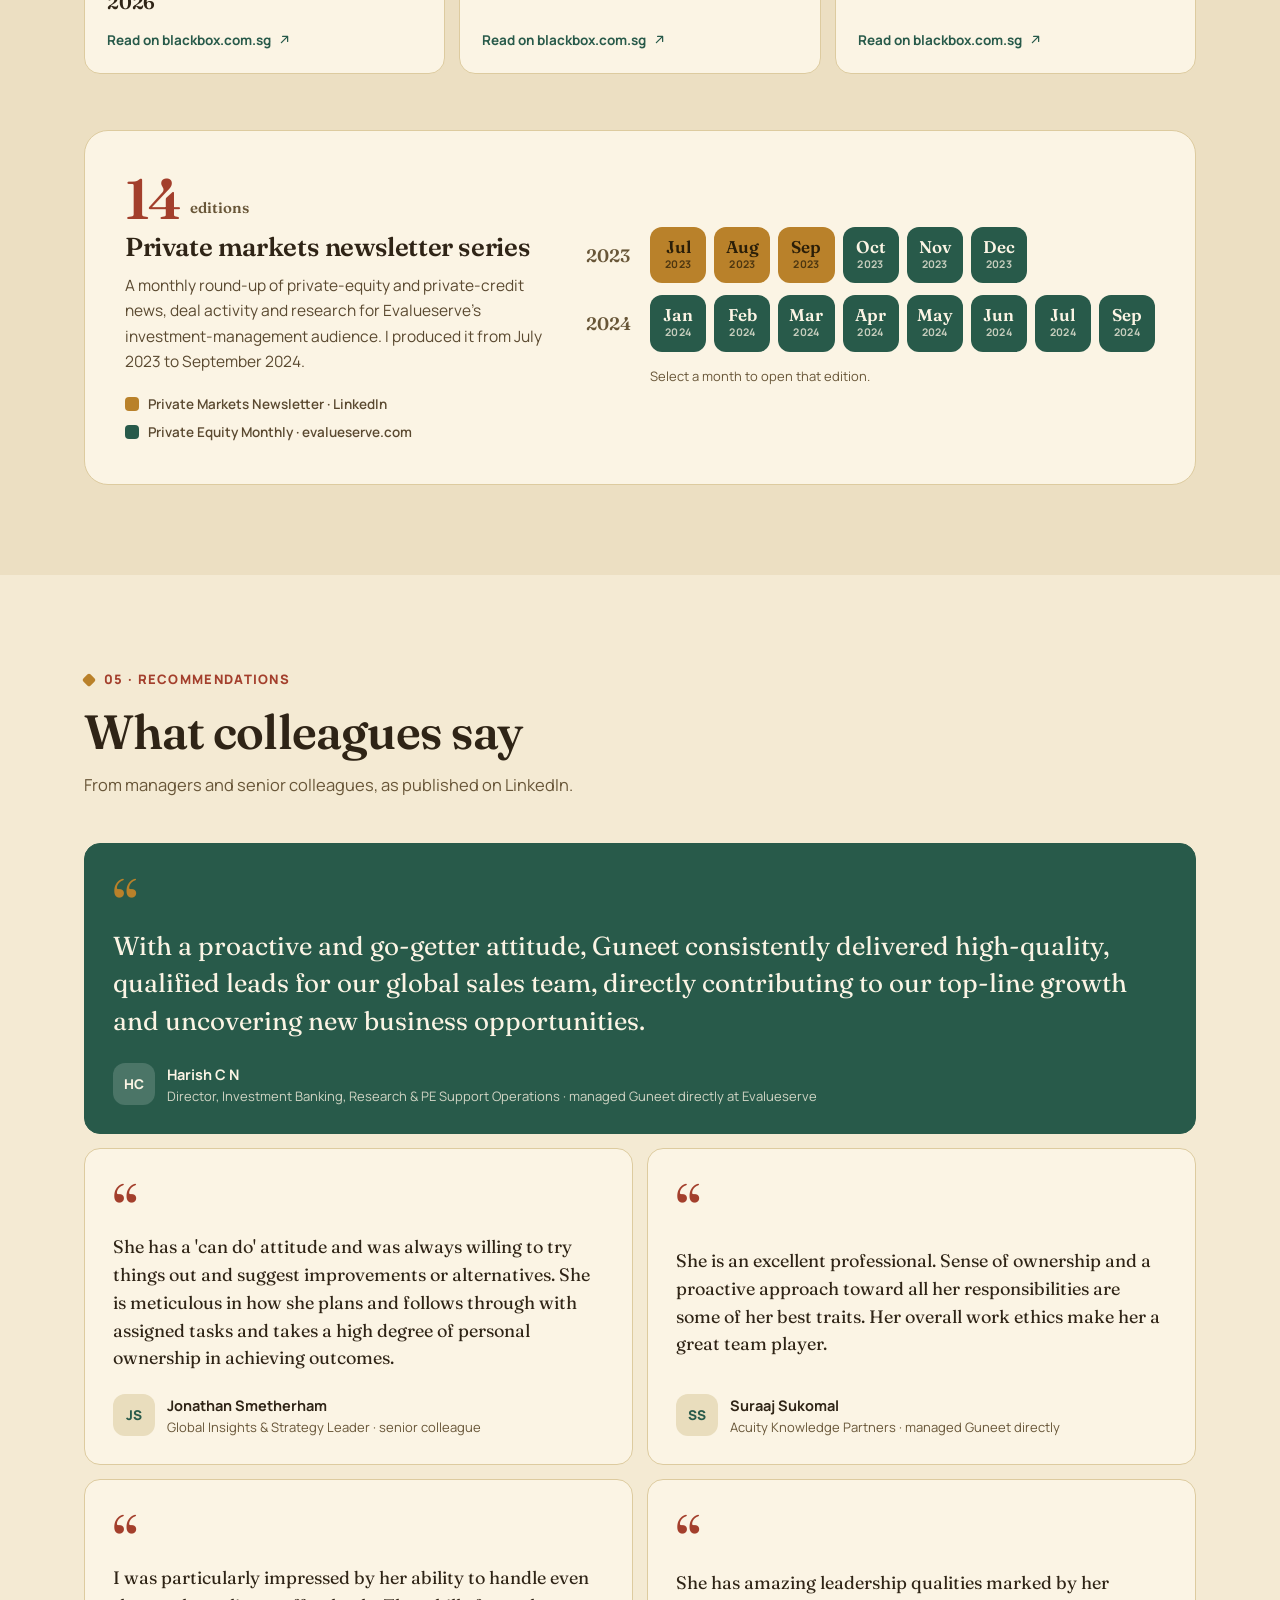
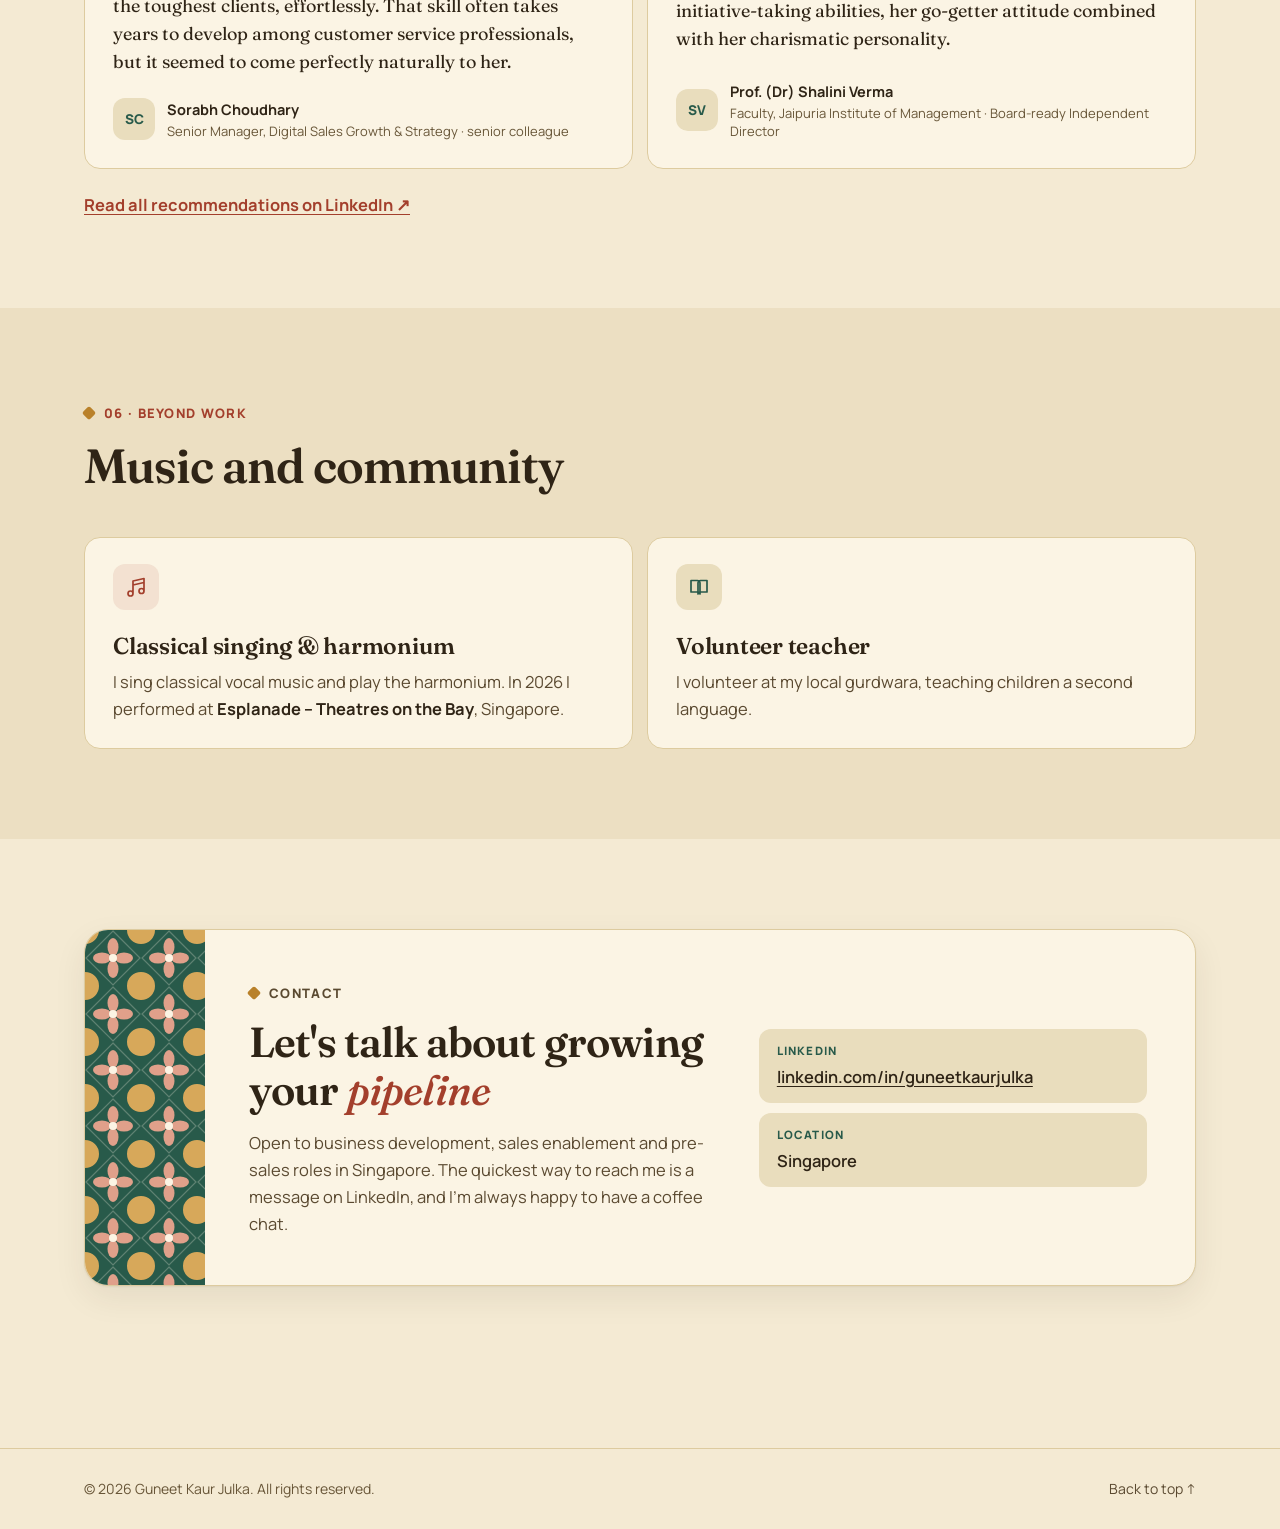
==== commit 03c2e220: "minor change in default behaviour" ====
--- a/index.html
+++ b/index.html
@@ -1,5 +1,5 @@
 <!DOCTYPE html>
-<html lang="en-SG">
+<html lang="en-SG" data-theme="sepia">
 <head>
 <meta charset="UTF-8">
 <meta name="viewport" content="width=device-width, initial-scale=1.0">
@@ -17,14 +17,16 @@
 <meta property="og:locale" content="en_SG">
 <meta name="twitter:card" content="summary">
 
-<meta name="theme-color" content="#0F5C52">
-
-<!-- Apply the saved theme before first paint, so there is no flash of the wrong background. -->
+<meta name="theme-color" content="#285A4A">
+
+<!-- Sepia is the default (set on <html> above). A visitor's saved choice is applied
+     before first paint, so there is no flash of the wrong background. -->
 <script>
   try {
     var t = localStorage.getItem('theme');
-    if (t === 'dark' || t === 'sepia') document.documentElement.dataset.theme = t;
-  } catch (e) { /* storage unavailable (private mode): stay on light */ }
+    if (t === 'light') delete document.documentElement.dataset.theme;
+    else if (t === 'dark') document.documentElement.dataset.theme = t;
+  } catch (e) { /* storage unavailable (private mode): stay on sepia */ }
 </script>
 
 <link rel="icon" type="image/svg+xml" href="assets/favicon.svg">
@@ -121,7 +123,7 @@
           <!-- Profile photo: paste a hosted image URL into data-photo (e.g. the LinkedIn
                photo's "Copy image address"). Nothing is stored in this repo. If the URL
                is empty, expired or blocked, the GK monogram shows instead. -->
-          <span class="photo" data-photo="">
+          <span class="photo" data-photo="https://www.evalueserve.com/wp-content/uploads/2023/10/Guneet_Julka_profile-300x300.jpg">
             <span class="photo-mono" aria-hidden="true">GK</span>
           </span>
           <div>
--- a/assets/style.css
+++ b/assets/style.css
@@ -2,8 +2,8 @@
    Guneet Kaur Julka · portfolio
    Identity: jade, coral and ochre drawn from Singapore's Peranakan
    tiles, an editorial serif (Fraunces) over a clean sans (Manrope).
-   Three themes (light · sepia · dark) via html[data-theme];
-   light is the default and carries no attribute.
+   Three themes via html[data-theme]: sepia is the default (set in the
+   markup); light is the base palette in :root and carries no attribute.
    ═══════════════════════════════════════════════════════════════ */
 
 :root {
